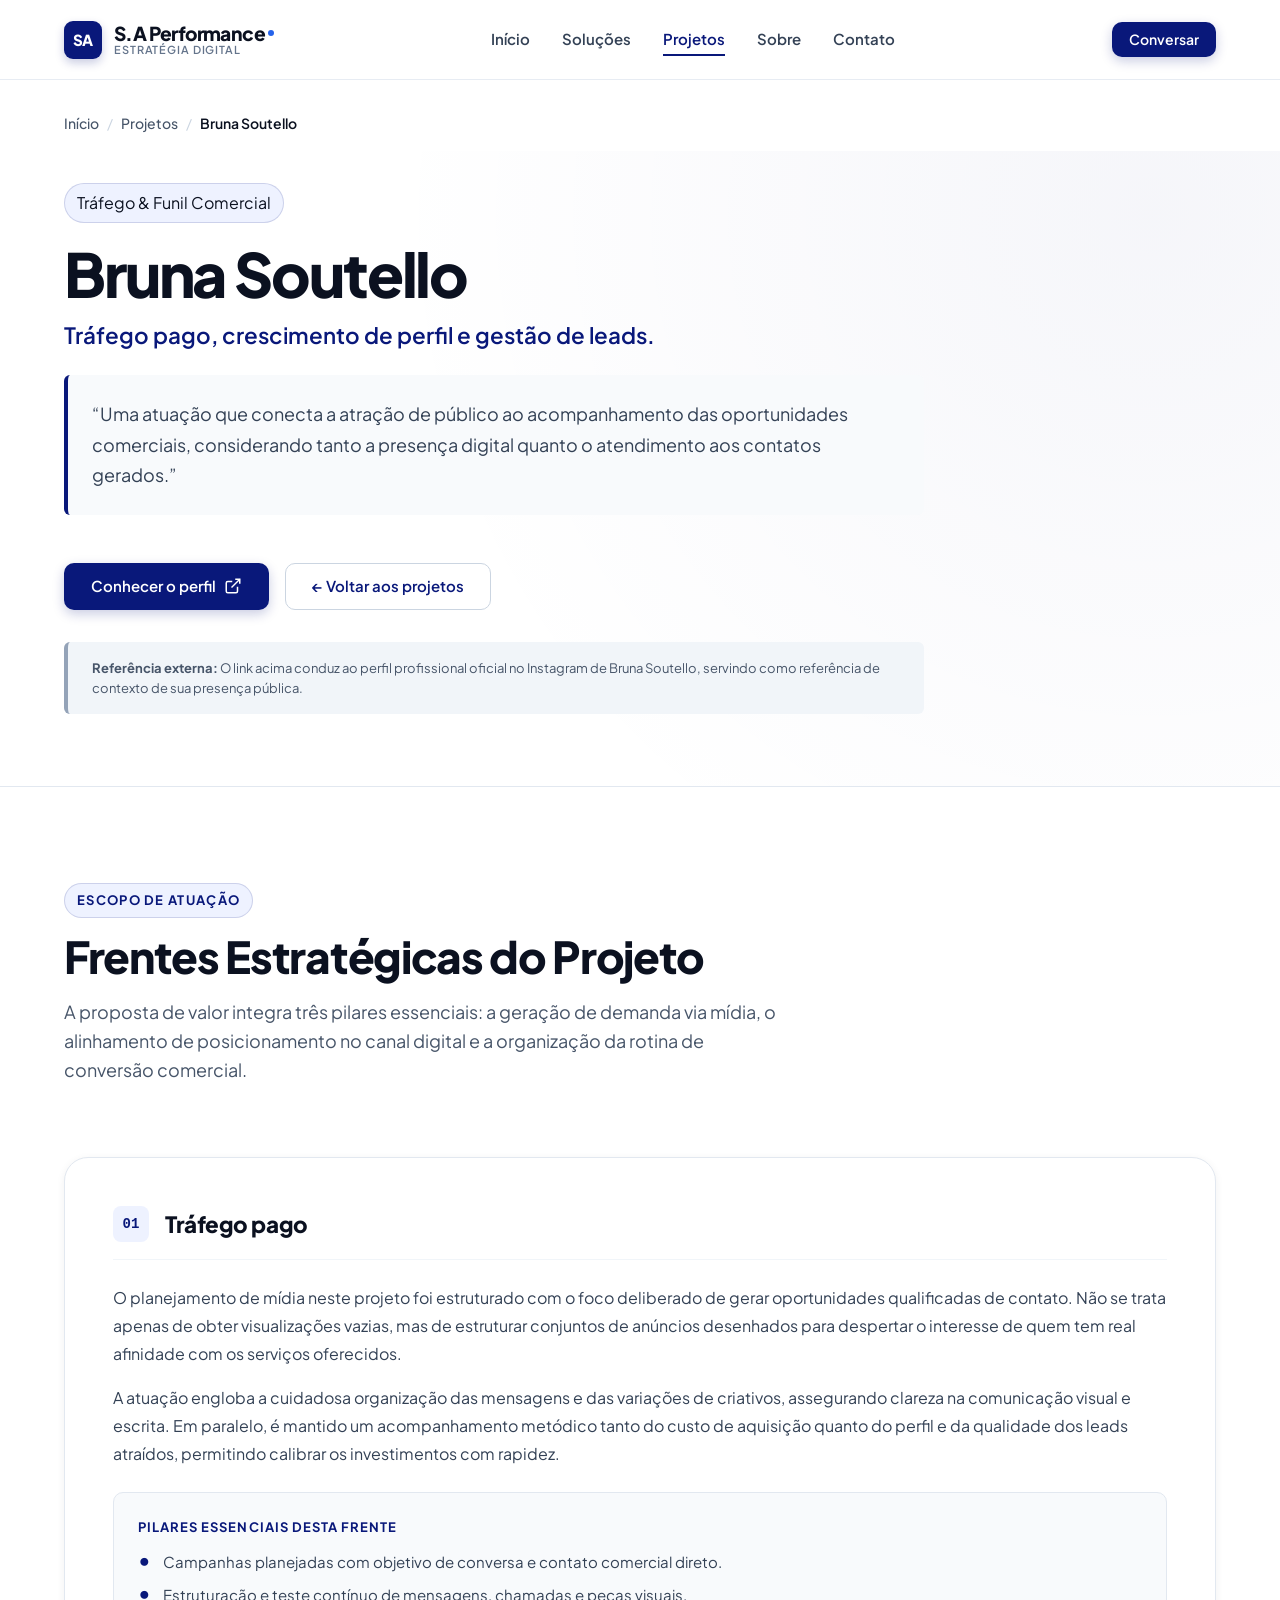
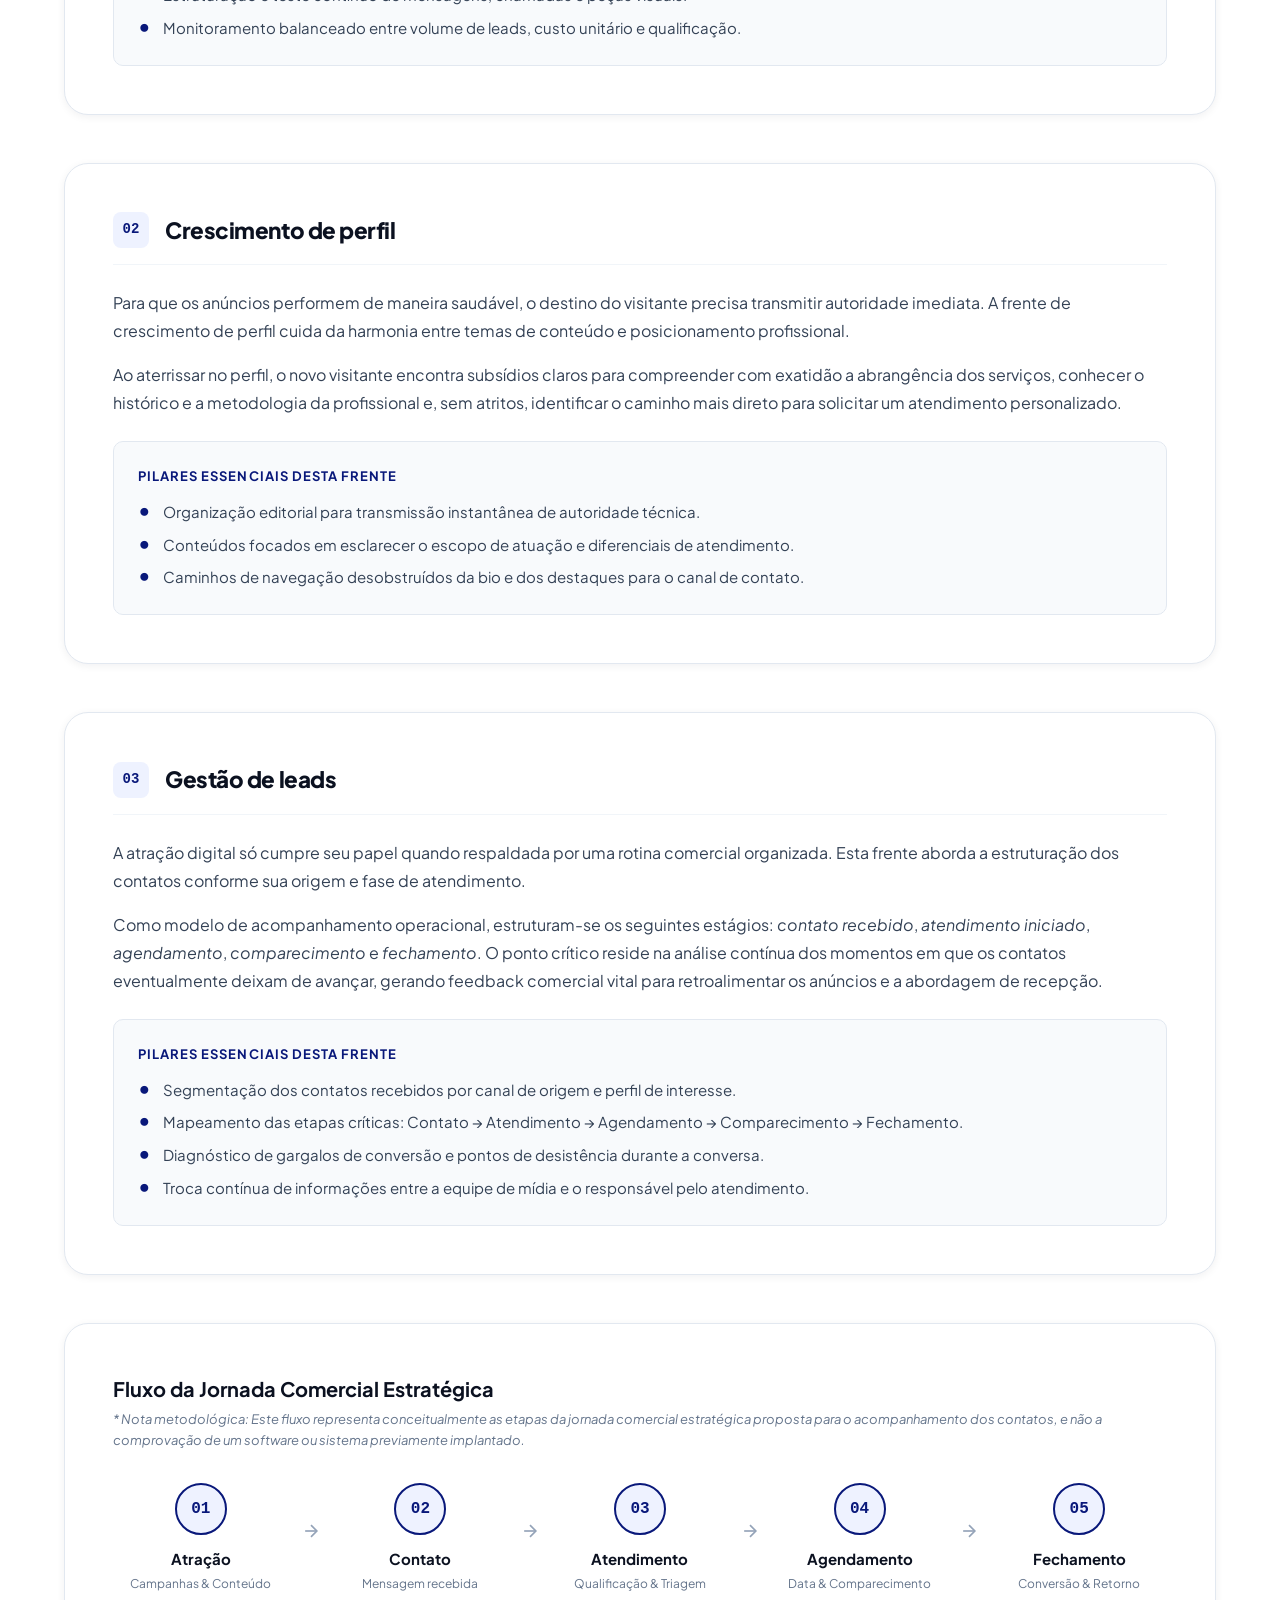
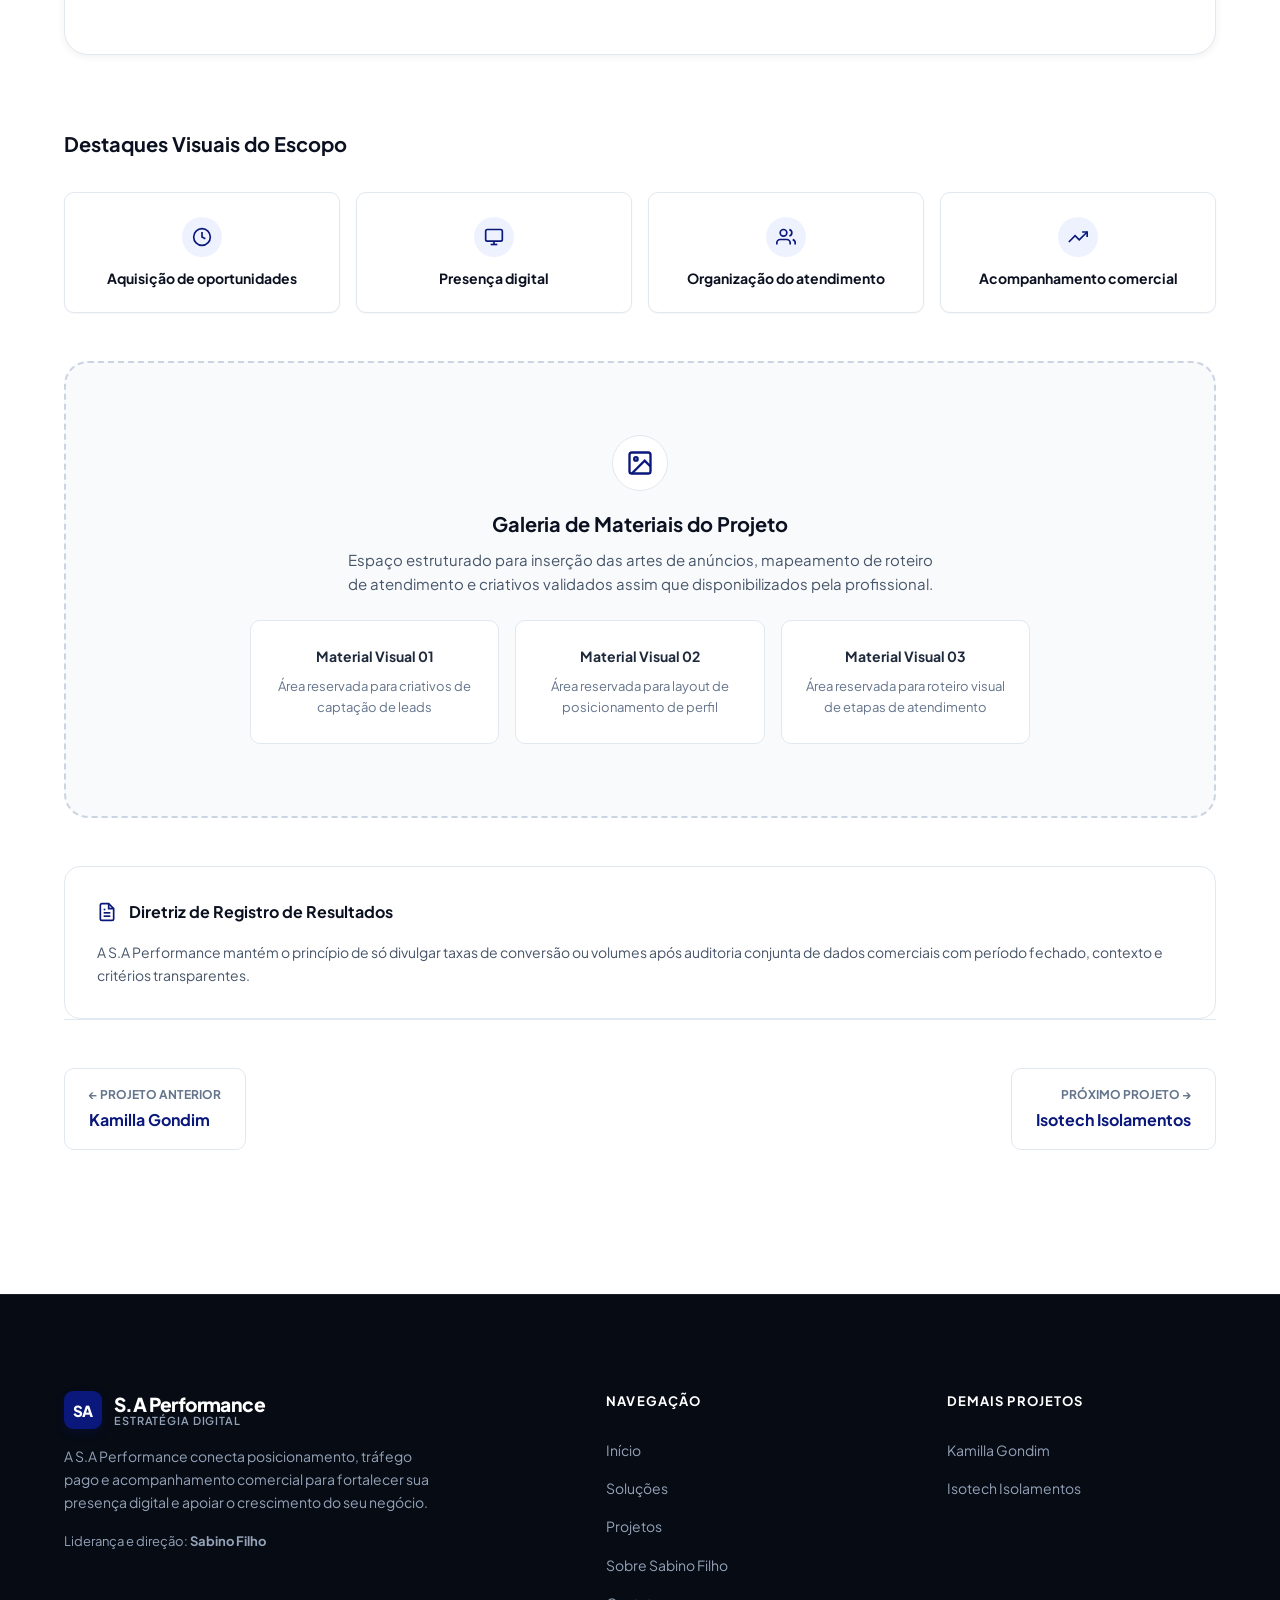
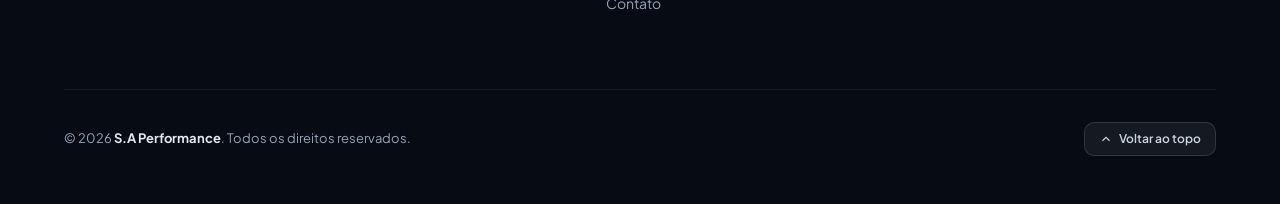
==== projetos/bruna-soutello/index.html @ 25edc1e1 "feat: site institucional com portfolio S.A Performance" ====
<!DOCTYPE html>
<html lang="pt-BR">
<head>
  <meta charset="UTF-8">
  <meta name="viewport" content="width=device-width, initial-scale=1.0">
  <title>Bruna Soutello — Portfólio Estratégico | S.A Performance</title>
  
  <!-- Metadados de SEO -->
  <meta name="description" content="Bruna Soutello: Tráfego pago, crescimento de perfil e gestão de leads. Conheça a atuação estratégica desenvolvida pela S.A Performance.">
  <meta name="robots" content="index, follow">

  <!-- Open Graph -->
  <meta property="og:type" content="article">
  <meta property="og:title" content="Bruna Soutello — S.A Performance">
  <meta property="og:description" content="Tráfego pago, crescimento de perfil e gestão de leads. Conexão entre atração e rotina comercial por Sabino Filho.">
  <meta property="og:site_name" content="S.A Performance">

  <!-- Favicon -->
  <link rel="icon" type="image/svg+xml" href="../../assets/favicon.svg">

  <!-- Fontes do Google -->
  <link rel="preconnect" href="https://fonts.googleapis.com">
  <link rel="preconnect" href="https://fonts.gstatic.com" crossorigin>
  <link href="https://fonts.googleapis.com/css2?family=Plus+Jakarta+Sans:wght@300;400;500;600;700;800&family=Space+Grotesk:wght@500;700&display=swap" rel="stylesheet">

  <!-- Folhas de Estilos -->
  <link rel="stylesheet" href="../../css/main.css">
  <link rel="stylesheet" href="../../css/project-detail.css">
</head>
<body>
  <a href="#conteudo-principal" class="skip-link">Pular para o conteúdo principal</a>

  <!-- ========================================================================
       CABEÇALHO
       ======================================================================== -->
  <header class="site-header" role="banner">
    <div class="container header-inner">
      <a href="../../index.html" class="brand-logo" aria-label="S.A Performance - Início">
        <div class="brand-mark" aria-hidden="true">SA</div>
        <div class="brand-name">
          <span class="brand-title">S.A Performance <span class="brand-dot" aria-hidden="true"></span></span>
          <span class="brand-sub">Estratégia Digital</span>
        </div>
      </a>

      <nav class="site-nav" role="navigation" aria-label="Navegação do Projeto">
        <ul class="nav-menu">
          <li><a href="../../index.html#inicio" class="nav-link">Início</a></li>
          <li><a href="../../index.html#solucoes" class="nav-link">Soluções</a></li>
          <li><a href="../../index.html#projetos" class="nav-link active">Projetos</a></li>
          <li><a href="../../index.html#sobre" class="nav-link">Sobre</a></li>
          <li><a href="../../index.html#contato" class="nav-link">Contato</a></li>
        </ul>
      </nav>

      <div class="header-actions">
        <a href="../../index.html#contato" class="btn btn-primary btn-sm">Conversar</a>
        <button class="mobile-toggle" aria-label="Abrir menu de navegação" aria-expanded="false">
          <svg viewBox="0 0 24 24" fill="none" stroke="currentColor" stroke-width="2"><line x1="3" y1="12" x2="21" y2="12"></line><line x1="3" y1="6" x2="21" y2="6"></line><line x1="3" y1="18" x2="21" y2="18"></line></svg>
        </button>
      </div>
    </div>
  </header>

  <!-- ========================================================================
       CONTEÚDO PRINCIPAL
       ======================================================================== -->
  <main id="conteudo-principal" role="main">

    <!-- BREADCRUMBS -->
    <div class="container breadcrumb-nav">
      <nav aria-label="Trilha de navegação">
        <ol class="breadcrumb-list">
          <li class="breadcrumb-item"><a href="../../index.html">Início</a></li>
          <li class="breadcrumb-separator" aria-hidden="true">/</li>
          <li class="breadcrumb-item"><a href="../../index.html#projetos">Projetos</a></li>
          <li class="breadcrumb-separator" aria-hidden="true">/</li>
          <li class="breadcrumb-item active" aria-current="page">Bruna Soutello</li>
        </ol>
      </nav>
    </div>

    <!-- ABERTURA DO PROJETO -->
    <section class="section project-detail-hero" aria-labelledby="project-title">
      <div class="container">
        <div class="project-hero-inner">
          <div class="project-hero-badge-wrap">
            <span class="eyebrow-badge">Tráfego & Funil Comercial</span>
          </div>

          <h1 id="project-title" class="project-hero-title">Bruna Soutello</h1>
          
          <p class="project-hero-subtitle">
            Tráfego pago, crescimento de perfil e gestão de leads.
          </p>

          <div class="project-hero-presentation">
            <p>
              “Uma atuação que conecta a atração de público ao acompanhamento das oportunidades comerciais, considerando tanto a presença digital quanto o atendimento aos contatos gerados.”
            </p>
          </div>

          <div class="project-hero-actions">
            <a href="https://www.instagram.com/brunasoutelloo/" target="_blank" rel="noopener noreferrer" class="btn btn-primary" id="btn-conhecer-perfil">
              Conhecer o perfil
              <svg class="btn-icon" viewBox="0 0 24 24" fill="none" stroke="currentColor" stroke-width="2"><path d="M18 13v6a2 2 0 0 1-2 2H5a2 2 0 0 1-2-2V8a2 2 0 0 1 2-2h6"></path><polyline points="15 3 21 3 21 9"></polyline><line x1="10" y1="14" x2="21" y2="3"></line></svg>
            </a>

            <a href="../../index.html#projetos" class="btn btn-secondary">
              ← Voltar aos projetos
            </a>
          </div>

          <div class="project-reference-notice" role="note">
            <strong>Referência externa:</strong> O link acima conduz ao perfil profissional oficial no Instagram de Bruna Soutello, servindo como referência de contexto de sua presença pública.
          </div>
        </div>
      </div>
    </section>

    <!-- FRENTES ESTRATÉGICAS DETALHADAS -->
    <section class="section" aria-labelledby="frentes-heading">
      <div class="container">
        <div class="section-header">
          <div class="eyebrow">
            <span class="eyebrow-badge">Escopo de Atuação</span>
          </div>
          <h2 id="frentes-heading" class="section-title">
            Frentes Estratégicas do Projeto
          </h2>
          <p class="section-lead">
            A proposta de valor integra três pilares essenciais: a geração de demanda via mídia, o alinhamento de posicionamento no canal digital e a organização da rotina de conversão comercial.
          </p>
        </div>

        <div class="fronts-grid">

          <!-- FRENTE 1: TRÁFEGO PAGO -->
          <article class="front-card">
            <div class="front-card-header">
              <span class="front-index">01</span>
              <h3 class="front-title">Tráfego pago</h3>
            </div>
            <div class="front-body">
              <p>
                O planejamento de mídia neste projeto foi estruturado com o foco deliberado de gerar oportunidades qualificadas de contato. Não se trata apenas de obter visualizações vazias, mas de estruturar conjuntos de anúncios desenhados para despertar o interesse de quem tem real afinidade com os serviços oferecidos.
              </p>
              <p>
                A atuação engloba a cuidadosa organização das mensagens e das variações de criativos, assegurando clareza na comunicação visual e escrita. Em paralelo, é mantido um acompanhamento metódico tanto do custo de aquisição quanto do perfil e da qualidade dos leads atraídos, permitindo calibrar os investimentos com rapidez.
              </p>
            </div>

            <div class="front-keypoints">
              <div class="front-keypoints-title">Pilares Essenciais Desta Frente</div>
              <ul class="front-keypoints-list">
                <li>Campanhas planejadas com objetivo de conversa e contato comercial direto.</li>
                <li>Estruturação e teste contínuo de mensagens, chamadas e peças visuais.</li>
                <li>Monitoramento balanceado entre volume de leads, custo unitário e qualificação.</li>
              </ul>
            </div>
          </article>

          <!-- FRENTE 2: CRESCIMENTO DE PERFIL -->
          <article class="front-card">
            <div class="front-card-header">
              <span class="front-index">02</span>
              <h3 class="front-title">Crescimento de perfil</h3>
            </div>
            <div class="front-body">
              <p>
                Para que os anúncios performem de maneira saudável, o destino do visitante precisa transmitir autoridade imediata. A frente de crescimento de perfil cuida da harmonia entre temas de conteúdo e posicionamento profissional.
              </p>
              <p>
                Ao aterrissar no perfil, o novo visitante encontra subsídios claros para compreender com exatidão a abrangência dos serviços, conhecer o histórico e a metodologia da profissional e, sem atritos, identificar o caminho mais direto para solicitar um atendimento personalizado.
              </p>
            </div>

            <div class="front-keypoints">
              <div class="front-keypoints-title">Pilares Essenciais Desta Frente</div>
              <ul class="front-keypoints-list">
                <li>Organização editorial para transmissão instantânea de autoridade técnica.</li>
                <li>Conteúdos focados em esclarecer o escopo de atuação e diferenciais de atendimento.</li>
                <li>Caminhos de navegação desobstruídos da bio e dos destaques para o canal de contato.</li>
              </ul>
            </div>
          </article>

          <!-- FRENTE 3: GESTÃO DE LEADS -->
          <article class="front-card">
            <div class="front-card-header">
              <span class="front-index">03</span>
              <h3 class="front-title">Gestão de leads</h3>
            </div>
            <div class="front-body">
              <p>
                A atração digital só cumpre seu papel quando respaldada por uma rotina comercial organizada. Esta frente aborda a estruturação dos contatos conforme sua origem e fase de atendimento.
              </p>
              <p>
                Como modelo de acompanhamento operacional, estruturam-se os seguintes estágios: <em>contato recebido</em>, <em>atendimento iniciado</em>, <em>agendamento</em>, <em>comparecimento</em> e <em>fechamento</em>. O ponto crítico reside na análise contínua dos momentos em que os contatos eventualmente deixam de avançar, gerando feedback comercial vital para retroalimentar os anúncios e a abordagem de recepção.
              </p>
            </div>

            <div class="front-keypoints">
              <div class="front-keypoints-title">Pilares Essenciais Desta Frente</div>
              <ul class="front-keypoints-list">
                <li>Segmentação dos contatos recebidos por canal de origem e perfil de interesse.</li>
                <li>Mapeamento das etapas críticas: Contato → Atendimento → Agendamento → Comparecimento → Fechamento.</li>
                <li>Diagnóstico de gargalos de conversão e pontos de desistência durante a conversa.</li>
                <li>Troca contínua de informações entre a equipe de mídia e o responsável pelo atendimento.</li>
              </ul>
            </div>
          </article>

        </div>

        <!-- FLUXO VISUAL COMERCIAL (REPRESENTAÇÃO DA JORNADA) -->
        <div class="flow-diagram-wrapper" aria-labelledby="fluxo-heading">
          <div class="flow-diagram-header">
            <h3 id="fluxo-heading" class="flow-diagram-title">
              Fluxo da Jornada Comercial Estratégica
            </h3>
            <p class="flow-diagram-disclaimer">
              * Nota metodológica: Este fluxo representa conceitualmente as etapas da jornada comercial estratégica proposta para o acompanhamento dos contatos, e não a comprovação de um software ou sistema previamente implantado.
            </p>
          </div>

          <div class="flow-steps" role="list">
            
            <div class="flow-step-item" role="listitem">
              <div class="flow-step-circle">01</div>
              <div>
                <div class="flow-step-label">Atração</div>
                <div class="flow-step-sub">Campanhas & Conteúdo</div>
              </div>
            </div>

            <div class="flow-arrow-separator" aria-hidden="true">
              <svg viewBox="0 0 24 24" fill="none" stroke="currentColor" stroke-width="2"><line x1="5" y1="12" x2="19" y2="12"></line><polyline points="12 5 19 12 12 19"></polyline></svg>
            </div>

            <div class="flow-step-item" role="listitem">
              <div class="flow-step-circle">02</div>
              <div>
                <div class="flow-step-label">Contato</div>
                <div class="flow-step-sub">Mensagem recebida</div>
              </div>
            </div>

            <div class="flow-arrow-separator" aria-hidden="true">
              <svg viewBox="0 0 24 24" fill="none" stroke="currentColor" stroke-width="2"><line x1="5" y1="12" x2="19" y2="12"></line><polyline points="12 5 19 12 12 19"></polyline></svg>
            </div>

            <div class="flow-step-item" role="listitem">
              <div class="flow-step-circle">03</div>
              <div>
                <div class="flow-step-label">Atendimento</div>
                <div class="flow-step-sub">Qualificação & Triagem</div>
              </div>
            </div>

            <div class="flow-arrow-separator" aria-hidden="true">
              <svg viewBox="0 0 24 24" fill="none" stroke="currentColor" stroke-width="2"><line x1="5" y1="12" x2="19" y2="12"></line><polyline points="12 5 19 12 12 19"></polyline></svg>
            </div>

            <div class="flow-step-item" role="listitem">
              <div class="flow-step-circle">04</div>
              <div>
                <div class="flow-step-label">Agendamento</div>
                <div class="flow-step-sub">Data & Comparecimento</div>
              </div>
            </div>

            <div class="flow-arrow-separator" aria-hidden="true">
              <svg viewBox="0 0 24 24" fill="none" stroke="currentColor" stroke-width="2"><line x1="5" y1="12" x2="19" y2="12"></line><polyline points="12 5 19 12 12 19"></polyline></svg>
            </div>

            <div class="flow-step-item" role="listitem">
              <div class="flow-step-circle">05</div>
              <div>
                <div class="flow-step-label">Fechamento</div>
                <div class="flow-step-sub">Conversão & Retorno</div>
              </div>
            </div>

          </div>
        </div>

        <!-- DESTAQUES VISUAIS -->
        <div style="margin-top: var(--space-3xl);">
          <h3 style="font-size: 1.25rem; font-weight: 700; color: var(--color-slate-900); margin-bottom: var(--space-md);">
            Destaques Visuais do Escopo
          </h3>
          <div class="visual-highlights-container">
            <div class="highlight-box">
              <div class="highlight-box-icon" aria-hidden="true">
                <svg viewBox="0 0 24 24" fill="none" stroke="currentColor" stroke-width="2"><circle cx="12" cy="12" r="10"></circle><polyline points="12 6 12 12 16 14"></polyline></svg>
              </div>
              <span class="highlight-box-text">Aquisição de oportunidades</span>
            </div>

            <div class="highlight-box">
              <div class="highlight-box-icon" aria-hidden="true">
                <svg viewBox="0 0 24 24" fill="none" stroke="currentColor" stroke-width="2"><rect x="2" y="3" width="20" height="14" rx="2" ry="2"></rect><line x1="8" y1="21" x2="16" y2="21"></line><line x1="12" y1="17" x2="12" y2="21"></line></svg>
              </div>
              <span class="highlight-box-text">Presença digital</span>
            </div>

            <div class="highlight-box">
              <div class="highlight-box-icon" aria-hidden="true">
                <svg viewBox="0 0 24 24" fill="none" stroke="currentColor" stroke-width="2"><path d="M17 21v-2a4 4 0 0 0-4-4H5a4 4 0 0 0-4 4v2"></path><circle cx="9" cy="7" r="4"></circle><path d="M23 21v-2a4 4 0 0 0-3-3.87"></path><path d="M16 3.13a4 4 0 0 1 0 7.75"></path></svg>
              </div>
              <span class="highlight-box-text">Organização do atendimento</span>
            </div>

            <div class="highlight-box">
              <div class="highlight-box-icon" aria-hidden="true">
                <svg viewBox="0 0 24 24" fill="none" stroke="currentColor" stroke-width="2"><polyline points="23 6 13.5 15.5 8.5 10.5 1 18"></polyline><polyline points="17 6 23 6 23 12"></polyline></svg>
              </div>
              <span class="highlight-box-text">Acompanhamento comercial</span>
            </div>
          </div>
        </div>

        <!-- ESPAÇO EDITÁVEL PARA MATERIAIS REAIS DO PROJETO -->
        <div class="materials-placeholder-section" aria-labelledby="materiais-heading">
          <div class="materials-placeholder-icon" aria-hidden="true">
            <svg viewBox="0 0 24 24" fill="none" stroke="currentColor" stroke-width="2"><rect x="3" y="3" width="18" height="18" rx="2" ry="2"></rect><circle cx="8.5" cy="8.5" r="1.5"></circle><polyline points="21 15 16 10 5 21"></polyline></svg>
          </div>
          <h3 id="materiais-heading" class="materials-placeholder-title">Galeria de Materiais do Projeto</h3>
          <p class="materials-placeholder-desc">
            Espaço estruturado para inserção das artes de anúncios, mapeamento de roteiro de atendimento e criativos validados assim que disponibilizados pela profissional.
          </p>

          <div class="materials-slots-grid">
            <div class="materials-slot-item">
              <strong>Material Visual 01</strong>
              <span>Área reservada para criativos de captação de leads</span>
            </div>
            <div class="materials-slot-item">
              <strong>Material Visual 02</strong>
              <span>Área reservada para layout de posicionamento de perfil</span>
            </div>
            <div class="materials-slot-item">
              <strong>Material Visual 03</strong>
              <span>Área reservada para roteiro visual de etapas de atendimento</span>
            </div>
          </div>
        </div>

        <!-- ESTRUTURA PARA MÉTRICAS VERIFICADAS FUTURAS -->
        <div class="metrics-framework-box" role="region" aria-label="Estrutura de Métricas">
          <div class="metrics-framework-header">
            <svg width="20" height="20" viewBox="0 0 24 24" fill="none" stroke="var(--color-brand-primary)" stroke-width="2"><path d="M14 2H6a2 2 0 0 0-2 2v16a2 2 0 0 0 2 2h12a2 2 0 0 0 2-2V8z"></path><polyline points="14 2 14 8 20 8"></polyline><line x1="16" y1="13" x2="8" y2="13"></line><line x1="16" y1="17" x2="8" y2="17"></line><polyline points="10 9 9 9 8 9"></polyline></svg>
            <h4>Diretriz de Registro de Resultados</h4>
          </div>
          <div class="metrics-framework-content">
            <p>
              A S.A Performance mantém o princípio de só divulgar taxas de conversão ou volumes após auditoria conjunta de dados comerciais com período fechado, contexto e critérios transparentes.
            </p>
          </div>
        </div>

        <!-- NAVEGAÇÃO ENTRE PROJETOS -->
        <nav class="project-pagination" aria-label="Navegação entre projetos">
          <a href="../kamilla-gondim/" class="project-pagination-card">
            <span class="pagination-label">← Projeto Anterior</span>
            <span class="pagination-target-name">Kamilla Gondim</span>
          </a>

          <a href="../isotech-isolamentos/" class="project-pagination-card" style="text-align: right;">
            <span class="pagination-label">Próximo Projeto →</span>
            <span class="pagination-target-name">Isotech Isolamentos</span>
          </a>
        </nav>

      </div>
    </section>

  </main>

  <!-- ========================================================================
       RODAPÉ
       ======================================================================== -->
  <footer class="site-footer" role="contentinfo">
    <div class="container">
      <div class="footer-grid">
        <div class="footer-brand-summary">
          <div class="footer-logo-wrap">
            <a href="../../index.html" class="brand-logo" aria-label="S.A Performance - Início">
              <div class="brand-mark" aria-hidden="true">SA</div>
              <div class="brand-name">
                <span class="brand-title">S.A Performance</span>
                <span class="brand-sub">Estratégia Digital</span>
              </div>
            </a>
          </div>
          <p class="footer-desc">
            A S.A Performance conecta posicionamento, tráfego pago e acompanhamento comercial para fortalecer sua presença digital e apoiar o crescimento do seu negócio.
          </p>
          <p style="font-size: 0.8125rem; color: var(--color-slate-400);">
            Liderança e direção: <strong>Sabino Filho</strong>
          </p>
        </div>

        <div>
          <h4 class="footer-col-title">Navegação</h4>
          <ul class="footer-links">
            <li><a href="../../index.html#inicio" class="footer-link">Início</a></li>
            <li><a href="../../index.html#solucoes" class="footer-link">Soluções</a></li>
            <li><a href="../../index.html#projetos" class="footer-link">Projetos</a></li>
            <li><a href="../../index.html#sobre" class="footer-link">Sobre Sabino Filho</a></li>
            <li><a href="../../index.html#contato" class="footer-link">Contato</a></li>
          </ul>
        </div>

        <div>
          <h4 class="footer-col-title">Demais Projetos</h4>
          <ul class="footer-links">
            <li><a href="../kamilla-gondim/" class="footer-link">Kamilla Gondim</a></li>
            <li><a href="../isotech-isolamentos/" class="footer-link">Isotech Isolamentos</a></li>
          </ul>
        </div>
      </div>

      <div class="footer-bottom">
        <p class="footer-copy">
          &copy; 2026 <strong>S.A Performance</strong>. Todos os direitos reservados.
        </p>

        <button type="button" class="back-to-top-btn" aria-label="Voltar ao topo da página">
          <svg width="14" height="14" viewBox="0 0 24 24" fill="none" stroke="currentColor" stroke-width="2" aria-hidden="true"><polyline points="18 15 12 9 6 15"></polyline></svg>
          Voltar ao topo
        </button>
      </div>
    </div>
  </footer>

  <script src="../../js/site-config.js"></script>
  <script src="../../js/main.js"></script>
</body>
</html>
---- css/main.css ----
/* ==========================================================================
   S.A PERFORMANCE — SISTEMA DE DESIGN & ESTILOS PRINCIPAIS
   Identidade: Azul profundo (#09187A), Branco e Grafite
   Liderança: Sabino Filho
   ========================================================================== */

@import url('https://fonts.googleapis.com/css2?family=Plus+Jakarta+Sans:wght@300;400;500;600;700;800&family=Space+Grotesk:wght@500;700&display=swap');

:root {
  /* Cores Institucionais Editáveis */
  --color-brand-primary: #09187A;
  --color-brand-dark: #061054;
  --color-brand-light: #1D2D9E;
  --color-brand-accent: #2563EB;
  --color-brand-subtle: #EEF2FF;
  --color-brand-surface: #F8FAFC;

  /* Escala de Grafites e Neutros */
  --color-slate-950: #070B14;
  --color-slate-900: #0B1120;
  --color-slate-800: #1E293B;
  --color-slate-700: #334155;
  --color-slate-600: #475569;
  --color-slate-500: #64748B;
  --color-slate-400: #94A3B8;
  --color-slate-300: #CBD5E1;
  --color-slate-200: #E2E8F0;
  --color-slate-100: #F1F5F9;
  --color-slate-50:  #F8FAFC;
  --color-white:     #FFFFFF;

  /* Aplicações Semânticas */
  --color-text-main: var(--color-slate-900);
  --color-text-muted: var(--color-slate-600);
  --color-text-subtle: var(--color-slate-500);
  --color-bg-page: var(--color-white);
  --color-bg-card: var(--color-white);
  --color-bg-alt: var(--color-slate-50);
  --color-border: var(--color-slate-200);
  --color-border-subtle: var(--color-slate-100);

  /* Tipografia */
  --font-sans: 'Plus Jakarta Sans', -apple-system, BlinkMacSystemFont, 'Segoe UI', Roboto, Helvetica, Arial, sans-serif;
  --font-mono: 'SFMono-Regular', Consolas, 'Liberation Mono', Menlo, monospace;

  /* Espaçamentos */
  --space-2xs: 0.25rem;
  --space-xs: 0.5rem;
  --space-sm: 0.75rem;
  --space-md: 1rem;
  --space-lg: 1.5rem;
  --space-xl: 2rem;
  --space-2xl: 3rem;
  --space-3xl: 4.5rem;
  --space-4xl: 6rem;

  /* Geometria e Sombras */
  --radius-sm: 6px;
  --radius-md: 10px;
  --radius-lg: 16px;
  --radius-xl: 24px;
  --radius-full: 9999px;

  --shadow-xs: 0 1px 2px rgba(11, 17, 32, 0.04);
  --shadow-sm: 0 2px 8px rgba(11, 17, 32, 0.06);
  --shadow-md: 0 8px 24px -4px rgba(11, 17, 32, 0.08), 0 2px 6px -1px rgba(11, 17, 32, 0.04);
  --shadow-lg: 0 20px 40px -12px rgba(9, 24, 122, 0.12), 0 4px 12px rgba(11, 17, 32, 0.04);
  --shadow-hover: 0 24px 48px -12px rgba(9, 24, 122, 0.16), 0 8px 16px -4px rgba(11, 17, 32, 0.06);

  /* Transições Suaves */
  --transition-fast: 150ms cubic-bezier(0.4, 0, 0.2, 1);
  --transition-normal: 240ms cubic-bezier(0.4, 0, 0.2, 1);
  --transition-smooth: 400ms cubic-bezier(0.16, 1, 0.3, 1);

  /* Dimensões */
  --container-max: 1200px;
  --header-height: 80px;
}

/* ==========================================================================
   RESET & FUNDAÇÃO
   ========================================================================== */

*, *::before, *::after {
  box-sizing: border-box;
  margin: 0;
  padding: 0;
}

html {
  font-size: 16px;
  scroll-behavior: smooth;
  -webkit-text-size-adjust: 100%;
}

@media (prefers-reduced-motion: reduce) {
  html {
    scroll-behavior: auto;
  }
  *, *::before, *::after {
    animation-duration: 0.01ms !important;
    animation-iteration-count: 1 !important;
    transition-duration: 0.01ms !important;
    scroll-behavior: auto !important;
  }
}

body {
  font-family: var(--font-sans);
  background-color: var(--color-bg-page);
  color: var(--color-text-main);
  line-height: 1.65;
  font-feature-settings: "cv02", "cv03", "cv04", "cv11";
  -webkit-font-smoothing: antialiased;
  -moz-osx-font-smoothing: grayscale;
  overflow-x: hidden;
}

img, svg {
  display: block;
  max-width: 100%;
}

a {
  color: inherit;
  text-decoration: none;
  transition: color var(--transition-fast);
}

button, input, textarea {
  font: inherit;
  color: inherit;
}

/* Link de acessibilidade para pular para o conteúdo principal */
.skip-link {
  position: absolute;
  top: -100px;
  left: 20px;
  background: var(--color-brand-primary);
  color: var(--color-white);
  padding: var(--space-sm) var(--space-lg);
  border-radius: var(--radius-md);
  font-weight: 600;
  z-index: 10000;
  transition: top var(--transition-fast);
}

.skip-link:focus {
  top: 20px;
  outline: 3px solid var(--color-white);
}

/* Foco visível consistente para navegação por teclado */
:focus-visible {
  outline: 2px solid var(--color-brand-primary);
  outline-offset: 3px;
}

/* ==========================================================================
   ESTRUTURA & CONTAINER
   ========================================================================== */

.container {
  width: 100%;
  max-width: var(--container-max);
  margin-left: auto;
  margin-right: auto;
  padding-left: var(--space-lg);
  padding-right: var(--space-lg);
}

.section {
  padding-top: var(--space-4xl);
  padding-bottom: var(--space-4xl);
  position: relative;
}

.section-alt {
  background-color: var(--color-bg-alt);
  border-top: 1px solid var(--color-border);
  border-bottom: 1px solid var(--color-border);
}

/* Cabeçalho de Seção */
.section-header {
  max-width: 720px;
  margin-bottom: var(--space-3xl);
}

.section-header.text-center {
  margin-left: auto;
  margin-right: auto;
  text-align: center;
}

.eyebrow {
  display: inline-flex;
  align-items: center;
  gap: var(--space-xs);
  font-size: 0.8125rem;
  font-weight: 700;
  text-transform: uppercase;
  letter-spacing: 0.1em;
  color: var(--color-brand-primary);
  margin-bottom: var(--space-sm);
}

.eyebrow-badge {
  background-color: var(--color-brand-subtle);
  padding: 0.35rem 0.75rem;
  border-radius: var(--radius-full);
  border: 1px solid rgba(9, 24, 122, 0.15);
}

.section-title {
  font-size: clamp(2rem, 3.5vw, 2.75rem);
  font-weight: 800;
  letter-spacing: -0.03em;
  line-height: 1.2;
  color: var(--color-slate-900);
  margin-bottom: var(--space-md);
}

.section-lead {
  font-size: 1.125rem;
  color: var(--color-text-muted);
  line-height: 1.6;
}

/* ==========================================================================
   HEADER & NAVEGAÇÃO
   ========================================================================== */

.site-header {
  position: sticky;
  top: 0;
  width: 100%;
  height: var(--header-height);
  background: rgba(255, 255, 255, 0.92);
  backdrop-filter: blur(14px);
  -webkit-backdrop-filter: blur(14px);
  border-bottom: 1px solid rgba(226, 232, 240, 0.8);
  z-index: 1000;
  transition: background var(--transition-fast), border-color var(--transition-fast);
}

.header-inner {
  display: flex;
  align-items: center;
  justify-content: space-between;
  height: 100%;
}

/* Assinatura Tipográfica da Logo */
.brand-logo {
  display: inline-flex;
  align-items: center;
  gap: 0.75rem;
  font-size: 1.25rem;
  font-weight: 800;
  letter-spacing: -0.03em;
  color: var(--color-slate-900);
  text-decoration: none;
}

.brand-mark {
  width: 38px;
  height: 38px;
  background: var(--color-brand-primary);
  color: var(--color-white);
  border-radius: 9px;
  display: flex;
  align-items: center;
  justify-content: center;
  font-weight: 800;
  font-size: 0.95rem;
  letter-spacing: -0.04em;
  box-shadow: 0 4px 10px rgba(9, 24, 122, 0.22);
}

.brand-name {
  display: flex;
  flex-direction: column;
  line-height: 1.1;
}

.brand-title {
  font-size: 1.2rem;
  font-weight: 800;
  color: var(--color-slate-900);
  display: flex;
  align-items: center;
  gap: 3px;
}

.brand-dot {
  width: 6px;
  height: 6px;
  background-color: var(--color-brand-accent);
  border-radius: 50%;
  display: inline-block;
}

.brand-sub {
  font-size: 0.6875rem;
  font-weight: 600;
  letter-spacing: 0.08em;
  text-transform: uppercase;
  color: var(--color-slate-500);
}

/* Menu de Navegação */
.nav-menu {
  display: flex;
  align-items: center;
  gap: var(--space-xl);
  list-style: none;
}

.nav-link {
  font-size: 0.9375rem;
  font-weight: 600;
  color: var(--color-slate-700);
  position: relative;
  padding: 0.5rem 0;
  transition: color var(--transition-fast);
}

.nav-link:hover,
.nav-link.active {
  color: var(--color-brand-primary);
}

.nav-link::after {
  content: '';
  position: absolute;
  bottom: 0;
  left: 0;
  width: 0;
  height: 2px;
  background-color: var(--color-brand-primary);
  transition: width var(--transition-normal);
}

.nav-link:hover::after,
.nav-link.active::after {
  width: 100%;
}

.header-actions {
  display: flex;
  align-items: center;
  gap: var(--space-md);
}

/* Botão Toggle Mobile */
.mobile-toggle {
  display: none;
  background: transparent;
  border: none;
  cursor: pointer;
  padding: 0.5rem;
  color: var(--color-slate-800);
  border-radius: var(--radius-sm);
}

.mobile-toggle:focus-visible {
  outline: 2px solid var(--color-brand-primary);
}

.mobile-toggle svg {
  width: 26px;
  height: 26px;
}

/* ==========================================================================
   BOTÕES & AÇÕES
   ========================================================================== */

.btn {
  display: inline-flex;
  align-items: center;
  justify-content: center;
  gap: 0.5rem;
  padding: 0.8125rem 1.625rem;
  font-size: 0.9375rem;
  font-weight: 600;
  border-radius: var(--radius-md);
  border: 1px solid transparent;
  cursor: pointer;
  transition: all var(--transition-normal);
  text-decoration: none;
  line-height: 1.25;
}

.btn-primary {
  background-color: var(--color-brand-primary);
  color: var(--color-white);
  box-shadow: 0 4px 12px rgba(9, 24, 122, 0.22);
}

.btn-primary:hover {
  background-color: var(--color-brand-dark);
  color: var(--color-white);
  box-shadow: 0 6px 16px rgba(9, 24, 122, 0.3);
  transform: translateY(-1px);
}

.btn-secondary {
  background-color: var(--color-white);
  color: var(--color-brand-primary);
  border-color: var(--color-slate-300);
}

.btn-secondary:hover {
  background-color: var(--color-brand-subtle);
  border-color: var(--color-brand-primary);
  color: var(--color-brand-dark);
  transform: translateY(-1px);
}

.btn-ghost {
  background: transparent;
  color: var(--color-slate-700);
  padding: 0.5rem 0.875rem;
}

.btn-ghost:hover {
  color: var(--color-brand-primary);
  background-color: var(--color-slate-100);
}

.btn-sm {
  padding: 0.5rem 1rem;
  font-size: 0.875rem;
}

.btn-icon {
  width: 18px;
  height: 18px;
  transition: transform var(--transition-fast);
}

.btn:hover .btn-icon {
  transform: translateX(3px);
}

/* ==========================================================================
   HERO / ABERTURA
   ========================================================================== */

.hero {
  padding-top: clamp(3.5rem, 8vw, 6rem);
  padding-bottom: clamp(3.5rem, 8vw, 6.5rem);
  position: relative;
  overflow: hidden;
  background: radial-gradient(circle at 85% 15%, rgba(9, 24, 122, 0.04) 0%, transparent 60%),
              radial-gradient(circle at 10% 90%, rgba(37, 99, 235, 0.03) 0%, transparent 50%),
              var(--color-bg-page);
}

.hero-grid {
  display: grid;
  grid-template-columns: 1.15fr 0.85fr;
  gap: var(--space-3xl);
  align-items: center;
}

.hero-content {
  max-width: 650px;
}

.hero-tag {
  display: inline-flex;
  align-items: center;
  gap: 0.5rem;
  font-size: 0.8125rem;
  font-weight: 700;
  text-transform: uppercase;
  letter-spacing: 0.08em;
  color: var(--color-brand-primary);
  background-color: var(--color-brand-subtle);
  border: 1px solid rgba(9, 24, 122, 0.15);
  padding: 0.375rem 0.875rem;
  border-radius: var(--radius-full);
  margin-bottom: var(--space-lg);
}

.hero-tag-pulse {
  width: 8px;
  height: 8px;
  background-color: var(--color-brand-accent);
  border-radius: 50%;
  box-shadow: 0 0 0 0 rgba(37, 99, 235, 0.6);
  animation: pulse-ring 2.4s infinite;
}

@keyframes pulse-ring {
  0% { box-shadow: 0 0 0 0 rgba(37, 99, 235, 0.6); }
  70% { box-shadow: 0 0 0 8px rgba(37, 99, 235, 0); }
  100% { box-shadow: 0 0 0 0 rgba(37, 99, 235, 0); }
}

.hero-title {
  font-size: clamp(2.35rem, 4.5vw, 3.6rem);
  font-weight: 800;
  line-height: 1.14;
  letter-spacing: -0.035em;
  color: var(--color-slate-900);
  margin-bottom: var(--space-lg);
}

.hero-lead {
  font-size: clamp(1.0625rem, 1.8vw, 1.25rem);
  color: var(--color-slate-600);
  line-height: 1.62;
  margin-bottom: var(--space-2xl);
  font-weight: 400;
}

.hero-actions {
  display: flex;
  flex-wrap: wrap;
  gap: var(--space-md);
  align-items: center;
}

/* Painel Visual Abstrato do Hero (Sem fotos genéricas) */
.hero-visual {
  position: relative;
}

.hero-card-composition {
  position: relative;
  background: linear-gradient(145deg, #FFFFFF 0%, #F8FAFC 100%);
  border: 1px solid var(--color-slate-200);
  border-radius: var(--radius-xl);
  padding: var(--space-2xl);
  box-shadow: var(--shadow-lg);
}

.hero-card-composition::before {
  content: '';
  position: absolute;
  top: 0;
  left: 0;
  right: 0;
  height: 4px;
  background: linear-gradient(90deg, var(--color-brand-primary) 0%, var(--color-brand-accent) 100%);
  border-top-left-radius: var(--radius-xl);
  border-top-right-radius: var(--radius-xl);
}

.composition-badge {
  display: inline-flex;
  align-items: center;
  gap: 0.5rem;
  font-size: 0.75rem;
  font-weight: 700;
  text-transform: uppercase;
  letter-spacing: 0.08em;
  color: var(--color-slate-500);
  margin-bottom: var(--space-lg);
}

.composition-title {
  font-size: 1.35rem;
  font-weight: 700;
  color: var(--color-slate-900);
  letter-spacing: -0.02em;
  margin-bottom: var(--space-md);
  line-height: 1.3;
}

.composition-list {
  display: flex;
  flex-direction: column;
  gap: var(--space-md);
  margin-top: var(--space-lg);
}

.composition-item {
  display: flex;
  align-items: flex-start;
  gap: var(--space-md);
  padding: var(--space-md);
  background: var(--color-white);
  border: 1px solid var(--color-slate-200);
  border-radius: var(--radius-md);
  transition: transform var(--transition-fast), border-color var(--transition-fast);
}

.composition-item:hover {
  transform: translateX(4px);
  border-color: rgba(9, 24, 122, 0.3);
}

.composition-icon-box {
  width: 38px;
  height: 38px;
  flex-shrink: 0;
  background-color: var(--color-brand-subtle);
  color: var(--color-brand-primary);
  border-radius: var(--radius-sm);
  display: flex;
  align-items: center;
  justify-content: center;
}

.composition-icon-box svg {
  width: 20px;
  height: 20px;
}

.composition-text h4 {
  font-size: 0.9375rem;
  font-weight: 700;
  color: var(--color-slate-900);
  margin-bottom: 2px;
}

.composition-text p {
  font-size: 0.8125rem;
  color: var(--color-slate-600);
  line-height: 1.45;
}

/* ==========================================================================
   SOLUÇÕES (4 FRENTES)
   ========================================================================== */

.solutions-grid {
  display: grid;
  grid-template-columns: repeat(2, 1fr);
  gap: var(--space-xl);
}

.solution-card {
  background-color: var(--color-white);
  border: 1px solid var(--color-slate-200);
  border-radius: var(--radius-lg);
  padding: var(--space-2xl);
  display: flex;
  flex-direction: column;
  transition: all var(--transition-normal);
  position: relative;
  overflow: hidden;
}

.solution-card:hover {
  border-color: rgba(9, 24, 122, 0.3);
  box-shadow: var(--shadow-hover);
  transform: translateY(-3px);
}

.solution-card-header {
  display: flex;
  align-items: center;
  justify-content: space-between;
  margin-bottom: var(--space-lg);
}

.solution-num {
  font-size: 0.875rem;
  font-family: var(--font-mono);
  font-weight: 700;
  color: var(--color-brand-primary);
  background-color: var(--color-brand-subtle);
  padding: 0.3rem 0.65rem;
  border-radius: var(--radius-sm);
}

.solution-icon-wrap {
  width: 44px;
  height: 44px;
  background-color: var(--color-slate-100);
  color: var(--color-slate-800);
  border-radius: var(--radius-md);
  display: flex;
  align-items: center;
  justify-content: center;
  transition: background-color var(--transition-fast), color var(--transition-fast);
}

.solution-card:hover .solution-icon-wrap {
  background-color: var(--color-brand-primary);
  color: var(--color-white);
}

.solution-icon-wrap svg {
  width: 22px;
  height: 22px;
}

.solution-title {
  font-size: 1.35rem;
  font-weight: 700;
  letter-spacing: -0.02em;
  color: var(--color-slate-900);
  margin-bottom: var(--space-sm);
  line-height: 1.3;
}

.solution-desc {
  font-size: 0.95rem;
  color: var(--color-slate-600);
  line-height: 1.6;
  margin-bottom: var(--space-lg);
  flex-grow: 1;
}

.solution-footer {
  padding-top: var(--space-md);
  border-top: 1px solid var(--color-slate-100);
  display: flex;
  align-items: center;
  gap: var(--space-xs);
  font-size: 0.8125rem;
  font-weight: 600;
  color: var(--color-brand-primary);
}

/* ==========================================================================
   PORTFÓLIO & PROJETOS
   ========================================================================== */

.projects-grid {
  display: grid;
  grid-template-columns: repeat(3, 1fr);
  gap: var(--space-xl);
}

.project-card {
  background: var(--color-white);
  border: 1px solid var(--color-slate-200);
  border-radius: var(--radius-lg);
  display: flex;
  flex-direction: column;
  overflow: hidden;
  transition: all var(--transition-normal);
  position: relative;
}

.project-card:hover {
  border-color: rgba(9, 24, 122, 0.35);
  box-shadow: var(--shadow-hover);
  transform: translateY(-4px);
}

/* Banner Tipográfico Elegante (Substituto premium a fotos genéricas) */
.project-card-banner {
  background: linear-gradient(135deg, #09187A 0%, #061054 100%);
  padding: var(--space-2xl) var(--space-xl);
  color: var(--color-white);
  position: relative;
  overflow: hidden;
  min-height: 160px;
  display: flex;
  flex-direction: column;
  justify-content: space-between;
}

.project-card-banner::after {
  content: '';
  position: absolute;
  right: -20px;
  bottom: -20px;
  width: 130px;
  height: 130px;
  background: radial-gradient(circle, rgba(255, 255, 255, 0.1) 0%, transparent 70%);
  border-radius: 50%;
  pointer-events: none;
}

.project-category-badge {
  display: inline-block;
  align-self: flex-start;
  font-size: 0.6875rem;
  font-weight: 700;
  text-transform: uppercase;
  letter-spacing: 0.08em;
  color: #BFDBFE;
  background: rgba(255, 255, 255, 0.12);
  padding: 0.25rem 0.625rem;
  border-radius: var(--radius-full);
  backdrop-filter: blur(4px);
}

.project-banner-title {
  font-size: 1.5rem;
  font-weight: 800;
  letter-spacing: -0.02em;
  color: var(--color-white);
  margin-top: var(--space-md);
}

.project-card-body {
  padding: var(--space-xl);
  display: flex;
  flex-direction: column;
  flex-grow: 1;
}

.project-subtitle {
  font-size: 0.9375rem;
  font-weight: 600;
  color: var(--color-brand-primary);
  margin-bottom: var(--space-sm);
  line-height: 1.4;
}

.project-excerpt {
  font-size: 0.875rem;
  color: var(--color-slate-600);
  line-height: 1.6;
  margin-bottom: var(--space-lg);
  flex-grow: 1;
}

.project-highlights-list {
  display: flex;
  flex-wrap: wrap;
  gap: 0.375rem;
  margin-bottom: var(--space-xl);
}

.project-highlight-tag {
  font-size: 0.75rem;
  font-weight: 600;
  color: var(--color-slate-700);
  background-color: var(--color-slate-100);
  padding: 0.3rem 0.6rem;
  border-radius: var(--radius-sm);
  border: 1px solid var(--color-slate-200);
}

.project-card-cta {
  margin-top: auto;
  padding-top: var(--space-md);
  border-top: 1px solid var(--color-slate-100);
}

.project-link-full {
  display: flex;
  align-items: center;
  justify-content: space-between;
  width: 100%;
  font-size: 0.9375rem;
  font-weight: 700;
  color: var(--color-brand-primary);
  text-decoration: none;
  transition: color var(--transition-fast);
}

.project-link-full:hover {
  color: var(--color-brand-dark);
}

.project-link-full svg {
  width: 18px;
  height: 18px;
  transition: transform var(--transition-fast);
}

.project-link-full:hover svg {
  transform: translateX(4px);
}

/* ==========================================================================
   SOBRE (SABINO FILHO & S.A PERFORMANCE)
   ========================================================================== */

.about-grid {
  display: grid;
  grid-template-columns: 0.9fr 1.1fr;
  gap: var(--space-3xl);
  align-items: center;
}

.about-card-profile {
  background: linear-gradient(145deg, #09187A 0%, #061054 100%);
  color: var(--color-white);
  padding: var(--space-3xl) var(--space-2xl);
  border-radius: var(--radius-xl);
  box-shadow: var(--shadow-lg);
  position: relative;
  overflow: hidden;
}

.about-card-profile::before {
  content: 'S.A';
  position: absolute;
  top: -20px;
  right: -20px;
  font-size: 9rem;
  font-weight: 900;
  color: rgba(255, 255, 255, 0.04);
  line-height: 1;
  pointer-events: none;
}

.about-profile-badge {
  display: inline-block;
  font-size: 0.75rem;
  font-weight: 700;
  letter-spacing: 0.1em;
  text-transform: uppercase;
  color: #BFDBFE;
  background: rgba(255, 255, 255, 0.12);
  padding: 0.35rem 0.75rem;
  border-radius: var(--radius-full);
  margin-bottom: var(--space-xl);
}

.about-profile-name {
  font-size: 2rem;
  font-weight: 800;
  letter-spacing: -0.03em;
  margin-bottom: var(--space-2xs);
}

.about-profile-role {
  font-size: 1rem;
  color: #93C5FD;
  font-weight: 600;
  margin-bottom: var(--space-xl);
}

.about-profile-pillars {
  display: flex;
  flex-direction: column;
  gap: var(--space-sm);
  padding-top: var(--space-lg);
  border-top: 1px solid rgba(255, 255, 255, 0.15);
}

.pillar-item {
  display: flex;
  align-items: center;
  gap: var(--space-sm);
  font-size: 0.875rem;
  color: #E2E8F0;
}

.pillar-bullet {
  width: 6px;
  height: 6px;
  background-color: #60A5FA;
  border-radius: 50%;
}

.about-text-content {
  max-width: 620px;
}

.about-heading {
  font-size: clamp(2rem, 3.2vw, 2.6rem);
  font-weight: 800;
  letter-spacing: -0.03em;
  color: var(--color-slate-900);
  line-height: 1.22;
  margin-bottom: var(--space-lg);
}

.about-paragraph {
  font-size: 1.0625rem;
  color: var(--color-slate-700);
  line-height: 1.75;
  margin-bottom: var(--space-xl);
}

.about-methodology-note {
  background-color: var(--color-white);
  border: 1px solid var(--color-slate-200);
  border-left: 4px solid var(--color-brand-primary);
  border-radius: var(--radius-md);
  padding: var(--space-lg);
}

.about-methodology-note p {
  font-size: 0.875rem;
  color: var(--color-slate-600);
  line-height: 1.6;
}

/* ==========================================================================
   PROCESSO DE TRABALHO (4 ETAPAS)
   ========================================================================== */

.process-grid {
  display: grid;
  grid-template-columns: repeat(4, 1fr);
  gap: var(--space-lg);
  position: relative;
}

.process-card {
  background: var(--color-white);
  border: 1px solid var(--color-slate-200);
  border-radius: var(--radius-lg);
  padding: var(--space-xl);
  display: flex;
  flex-direction: column;
  transition: all var(--transition-normal);
  position: relative;
}

.process-card:hover {
  border-color: var(--color-brand-primary);
  box-shadow: var(--shadow-md);
  transform: translateY(-3px);
}

.process-step-num {
  font-size: 1.5rem;
  font-family: var(--font-mono);
  font-weight: 800;
  color: var(--color-brand-primary);
  margin-bottom: var(--space-md);
}

.process-step-title {
  font-size: 1.2rem;
  font-weight: 700;
  color: var(--color-slate-900);
  margin-bottom: var(--space-xs);
  letter-spacing: -0.02em;
}

.process-step-desc {
  font-size: 0.875rem;
  color: var(--color-slate-600);
  line-height: 1.55;
}

/* ==========================================================================
   CONTATO (TRANSPARENTE, SEM FORMS SIMULADOS OU LINKS INVENTADOS)
   ========================================================================== */

.contact-section {
  position: relative;
  background: radial-gradient(circle at 15% 10%, rgba(9, 24, 122, 0.05) 0%, transparent 50%),
              var(--color-bg-page);
}

.contact-wrapper {
  max-width: 900px;
  margin-left: auto;
  margin-right: auto;
  background: var(--color-white);
  border: 1px solid var(--color-slate-200);
  border-radius: var(--radius-xl);
  padding: var(--space-3xl);
  box-shadow: var(--shadow-lg);
}

.contact-header {
  text-align: center;
  max-width: 680px;
  margin-left: auto;
  margin-right: auto;
  margin-bottom: var(--space-2xl);
}

.contact-title {
  font-size: clamp(1.85rem, 3.2vw, 2.4rem);
  font-weight: 800;
  letter-spacing: -0.03em;
  color: var(--color-slate-900);
  line-height: 1.25;
  margin-bottom: var(--space-md);
}

.contact-lead {
  font-size: 1.0625rem;
  color: var(--color-slate-600);
  line-height: 1.6;
}

/* Cartões de Configuração de Contato */
.contact-channels-grid {
  display: grid;
  grid-template-columns: repeat(3, 1fr);
  gap: var(--space-lg);
  margin-bottom: var(--space-2xl);
}

.contact-channel-card {
  background: var(--color-slate-50);
  border: 1px solid var(--color-slate-200);
  border-radius: var(--radius-lg);
  padding: var(--space-xl);
  text-align: center;
  display: flex;
  flex-direction: column;
  align-items: center;
  justify-content: space-between;
  min-height: 180px;
}

.contact-icon-bubble {
  width: 48px;
  height: 48px;
  background: var(--color-white);
  border: 1px solid var(--color-slate-200);
  color: var(--color-brand-primary);
  border-radius: 50%;
  display: flex;
  align-items: center;
  justify-content: center;
  margin-bottom: var(--space-md);
}

.contact-icon-bubble svg {
  width: 22px;
  height: 22px;
}

.contact-channel-name {
  font-size: 1rem;
  font-weight: 700;
  color: var(--color-slate-900);
  margin-bottom: 4px;
}

.contact-status-tag {
  display: inline-flex;
  align-items: center;
  gap: 6px;
  font-size: 0.75rem;
  font-weight: 600;
  color: var(--color-slate-500);
  background: var(--color-white);
  border: 1px solid var(--color-slate-200);
  padding: 0.25rem 0.65rem;
  border-radius: var(--radius-full);
  margin-top: var(--space-sm);
}

.status-indicator-dot {
  width: 7px;
  height: 7px;
  background-color: #EAB308; /* Amarelo de configuração pendente */
  border-radius: 50%;
}

.status-indicator-dot.active {
  background-color: #22C55E; /* Verde quando ativado */
}

/* Aviso de Integridade Institucional */
.contact-notice-box {
  background: var(--color-brand-subtle);
  border: 1px solid rgba(9, 24, 122, 0.16);
  border-radius: var(--radius-md);
  padding: var(--space-lg);
  display: flex;
  align-items: flex-start;
  gap: var(--space-md);
}

.contact-notice-icon {
  color: var(--color-brand-primary);
  flex-shrink: 0;
  margin-top: 2px;
}

.contact-notice-text {
  font-size: 0.875rem;
  color: var(--color-slate-700);
  line-height: 1.55;
}

.contact-notice-text strong {
  color: var(--color-brand-primary);
  display: block;
  margin-bottom: 2px;
}

/* ==========================================================================
   RODAPÉ (FOOTER)
   ========================================================================== */

.site-footer {
  background-color: var(--color-slate-950);
  color: var(--color-slate-300);
  padding-top: var(--space-4xl);
  padding-bottom: var(--space-2xl);
  border-top: 1px solid rgba(255, 255, 255, 0.08);
}

.footer-grid {
  display: grid;
  grid-template-columns: 1.4fr 0.8fr 0.8fr;
  gap: var(--space-3xl);
  margin-bottom: var(--space-3xl);
}

.footer-brand-summary {
  max-width: 380px;
}

.footer-logo-wrap {
  margin-bottom: var(--space-md);
}

.footer-logo-wrap .brand-logo {
  color: var(--color-white);
}

.footer-logo-wrap .brand-title {
  color: var(--color-white);
}

.footer-logo-wrap .brand-sub {
  color: var(--color-slate-400);
}

.footer-desc {
  font-size: 0.875rem;
  color: var(--color-slate-400);
  line-height: 1.65;
  margin-bottom: var(--space-md);
}

.footer-col-title {
  font-size: 0.8125rem;
  font-weight: 700;
  letter-spacing: 0.08em;
  text-transform: uppercase;
  color: var(--color-white);
  margin-bottom: var(--space-lg);
}

.footer-links {
  list-style: none;
  display: flex;
  flex-direction: column;
  gap: var(--space-sm);
}

.footer-link {
  font-size: 0.875rem;
  color: var(--color-slate-400);
  transition: color var(--transition-fast);
}

.footer-link:hover {
  color: var(--color-white);
}

.footer-bottom {
  padding-top: var(--space-xl);
  border-top: 1px solid rgba(255, 255, 255, 0.08);
  display: flex;
  align-items: center;
  justify-content: space-between;
  flex-wrap: wrap;
  gap: var(--space-md);
  font-size: 0.8125rem;
  color: var(--color-slate-400);
}

.footer-copy strong {
  color: var(--color-slate-200);
}

.back-to-top-btn {
  display: inline-flex;
  align-items: center;
  gap: 6px;
  background: rgba(255, 255, 255, 0.06);
  color: var(--color-slate-300);
  border: 1px solid rgba(255, 255, 255, 0.12);
  padding: 0.4rem 0.875rem;
  border-radius: var(--radius-md);
  font-size: 0.75rem;
  font-weight: 600;
  cursor: pointer;
  transition: all var(--transition-fast);
}

.back-to-top-btn:hover {
  background: rgba(255, 255, 255, 0.14);
  color: var(--color-white);
}

/* ==========================================================================
   RESPONSIVIDADE & ADAPTAÇÕES
   ========================================================================== */

@media (max-width: 1024px) {
  .hero-grid {
    grid-template-columns: 1fr;
    gap: var(--space-2xl);
  }

  .projects-grid {
    grid-template-columns: repeat(2, 1fr);
  }

  .process-grid {
    grid-template-columns: repeat(2, 1fr);
  }

  .about-grid {
    grid-template-columns: 1fr;
  }

  .footer-grid {
    grid-template-columns: 1fr 1fr;
  }
}

@media (max-width: 768px) {
  :root {
    --header-height: 70px;
  }

  .mobile-toggle {
    display: block;
  }

  .nav-menu {
    position: fixed;
    top: var(--header-height);
    left: 0;
    width: 100%;
    background: var(--color-white);
    border-bottom: 1px solid var(--color-border);
    flex-direction: column;
    align-items: flex-start;
    padding: var(--space-xl);
    gap: var(--space-md);
    box-shadow: var(--shadow-lg);
    transform: translateY(-120%);
    opacity: 0;
    pointer-events: none;
    transition: transform var(--transition-normal), opacity var(--transition-normal);
  }

  .nav-menu.is-open {
    transform: translateY(0);
    opacity: 1;
    pointer-events: auto;
  }

  .nav-link {
    width: 100%;
    padding: var(--space-sm) 0;
    font-size: 1.05rem;
    border-bottom: 1px solid var(--color-slate-100);
  }

  .solutions-grid {
    grid-template-columns: 1fr;
  }

  .projects-grid {
    grid-template-columns: 1fr;
  }

  .contact-channels-grid {
    grid-template-columns: 1fr;
  }

  .footer-grid {
    grid-template-columns: 1fr;
    gap: var(--space-2xl);
  }

  .hero-actions {
    flex-direction: column;
    align-items: stretch;
  }

  .hero-actions .btn {
    width: 100%;
  }

  .contact-wrapper {
    padding: var(--space-xl);
  }
}

@media (max-width: 480px) {
  .process-grid {
    grid-template-columns: 1fr;
  }

  .section {
    padding-top: var(--space-2xl);
    padding-bottom: var(--space-2xl);
  }
}
---- css/project-detail.css ----
/* ==========================================================================
   S.A PERFORMANCE — ESTILOS ESPECÍFICOS DE PÁGINAS DE PROJETO
   ========================================================================== */

/* Breadcrumb */
.breadcrumb-nav {
  padding-top: var(--space-xl);
  padding-bottom: var(--space-md);
}

.breadcrumb-list {
  display: flex;
  align-items: center;
  flex-wrap: wrap;
  gap: var(--space-xs);
  list-style: none;
  font-size: 0.875rem;
  color: var(--color-slate-500);
}

.breadcrumb-item a {
  color: var(--color-slate-600);
  font-weight: 500;
  transition: color var(--transition-fast);
}

.breadcrumb-item a:hover {
  color: var(--color-brand-primary);
}

.breadcrumb-separator {
  color: var(--color-slate-300);
}

.breadcrumb-item.active {
  color: var(--color-slate-900);
  font-weight: 600;
}

/* Project Detail Hero */
.project-detail-hero {
  padding-top: var(--space-xl);
  padding-bottom: var(--space-3xl);
  border-bottom: 1px solid var(--color-border);
  background: radial-gradient(circle at 90% 10%, rgba(9, 24, 122, 0.04) 0%, transparent 60%),
              var(--color-bg-page);
}

.project-hero-inner {
  max-width: 860px;
}

.project-hero-badge-wrap {
  display: flex;
  align-items: center;
  gap: var(--space-sm);
  margin-bottom: var(--space-md);
}

.project-hero-title {
  font-size: clamp(2.4rem, 4.8vw, 3.8rem);
  font-weight: 800;
  line-height: 1.12;
  letter-spacing: -0.035em;
  color: var(--color-slate-900);
  margin-bottom: var(--space-sm);
}

.project-hero-subtitle {
  font-size: clamp(1.15rem, 2vw, 1.4rem);
  font-weight: 600;
  color: var(--color-brand-primary);
  line-height: 1.45;
  margin-bottom: var(--space-lg);
}

.project-hero-presentation {
  font-size: 1.125rem;
  color: var(--color-slate-700);
  line-height: 1.7;
  margin-bottom: var(--space-2xl);
  background: var(--color-slate-50);
  border-left: 4px solid var(--color-brand-primary);
  padding: var(--space-lg);
  border-radius: var(--radius-sm);
}

.project-hero-actions {
  display: flex;
  flex-wrap: wrap;
  gap: var(--space-md);
  align-items: center;
}

/* Frentes Estratégicas */
.fronts-grid {
  display: flex;
  flex-direction: column;
  gap: var(--space-2xl);
  margin-top: var(--space-2xl);
}

.front-card {
  background: var(--color-white);
  border: 1px solid var(--color-slate-200);
  border-radius: var(--radius-xl);
  padding: var(--space-2xl);
  box-shadow: var(--shadow-sm);
  position: relative;
  overflow: hidden;
}

.front-card-header {
  display: flex;
  align-items: center;
  gap: var(--space-md);
  margin-bottom: var(--space-lg);
  padding-bottom: var(--space-md);
  border-bottom: 1px solid var(--color-slate-100);
}

.front-index {
  width: 36px;
  height: 36px;
  background-color: var(--color-brand-subtle);
  color: var(--color-brand-primary);
  border-radius: 8px;
  display: flex;
  align-items: center;
  justify-content: center;
  font-family: var(--font-mono);
  font-weight: 700;
  font-size: 0.875rem;
}

.front-title {
  font-size: 1.4rem;
  font-weight: 800;
  color: var(--color-slate-900);
  letter-spacing: -0.02em;
}

.front-body {
  font-size: 1rem;
  color: var(--color-slate-700);
  line-height: 1.75;
}

.front-body p {
  margin-bottom: var(--space-md);
}

.front-body p:last-child {
  margin-bottom: 0;
}

.front-keypoints {
  margin-top: var(--space-lg);
  padding: var(--space-lg);
  background: var(--color-slate-50);
  border-radius: var(--radius-md);
  border: 1px solid var(--color-slate-200);
}

.front-keypoints-title {
  font-size: 0.8125rem;
  font-weight: 700;
  text-transform: uppercase;
  letter-spacing: 0.08em;
  color: var(--color-brand-primary);
  margin-bottom: var(--space-sm);
}

.front-keypoints-list {
  list-style: none;
  display: flex;
  flex-direction: column;
  gap: var(--space-xs);
}

.front-keypoints-list li {
  font-size: 0.9375rem;
  color: var(--color-slate-700);
  display: flex;
  align-items: flex-start;
  gap: var(--space-sm);
}

.front-keypoints-list li::before {
  content: "•";
  color: var(--color-brand-primary);
  font-weight: bold;
  font-size: 1.2rem;
  line-height: 1;
}

/* Destaques Visuais (Pillars / Badges) */
.visual-highlights-container {
  display: grid;
  grid-template-columns: repeat(4, 1fr);
  gap: var(--space-md);
  margin-top: var(--space-xl);
}

.highlight-box {
  background: var(--color-white);
  border: 1px solid var(--color-slate-200);
  border-radius: var(--radius-md);
  padding: var(--space-lg);
  text-align: center;
  display: flex;
  flex-direction: column;
  align-items: center;
  justify-content: center;
  box-shadow: var(--shadow-xs);
  transition: transform var(--transition-fast), border-color var(--transition-fast);
}

.highlight-box:hover {
  transform: translateY(-2px);
  border-color: var(--color-brand-primary);
}

.highlight-box-icon {
  width: 40px;
  height: 40px;
  background: var(--color-brand-subtle);
  color: var(--color-brand-primary);
  border-radius: 50%;
  display: flex;
  align-items: center;
  justify-content: center;
  margin-bottom: var(--space-sm);
}

.highlight-box-icon svg {
  width: 20px;
  height: 20px;
}

.highlight-box-text {
  font-size: 0.875rem;
  font-weight: 700;
  color: var(--color-slate-900);
  line-height: 1.35;
}

/* FLUXO VISUAL COMERCIAL (Projeto Bruna Soutello) */
.flow-diagram-wrapper {
  margin-top: var(--space-2xl);
  background: var(--color-white);
  border: 1px solid var(--color-slate-200);
  border-radius: var(--radius-xl);
  padding: var(--space-2xl);
  box-shadow: var(--shadow-sm);
}

.flow-diagram-header {
  margin-bottom: var(--space-xl);
}

.flow-diagram-title {
  font-size: 1.25rem;
  font-weight: 700;
  color: var(--color-slate-900);
  margin-bottom: var(--space-2xs);
}

.flow-diagram-disclaimer {
  font-size: 0.8125rem;
  color: var(--color-slate-500);
  font-style: italic;
}

.flow-steps {
  display: flex;
  align-items: center;
  justify-content: space-between;
  gap: var(--space-sm);
  position: relative;
  overflow-x: auto;
  padding-bottom: var(--space-sm);
}

.flow-step-item {
  display: flex;
  flex-direction: column;
  align-items: center;
  flex: 1;
  min-width: 130px;
  text-align: center;
  position: relative;
}

.flow-step-circle {
  width: 52px;
  height: 52px;
  background-color: var(--color-brand-subtle);
  border: 2px solid var(--color-brand-primary);
  color: var(--color-brand-primary);
  border-radius: 50%;
  display: flex;
  align-items: center;
  justify-content: center;
  font-size: 1rem;
  font-weight: 800;
  font-family: var(--font-mono);
  margin-bottom: var(--space-sm);
  transition: all var(--transition-fast);
}

.flow-step-item:hover .flow-step-circle {
  background-color: var(--color-brand-primary);
  color: var(--color-white);
}

.flow-step-label {
  font-size: 0.9375rem;
  font-weight: 700;
  color: var(--color-slate-900);
  margin-bottom: 2px;
}

.flow-step-sub {
  font-size: 0.75rem;
  color: var(--color-slate-500);
}

.flow-arrow-separator {
  color: var(--color-slate-400);
  display: flex;
  align-items: center;
  justify-content: center;
  margin-bottom: var(--space-md);
  flex-shrink: 0;
}

.flow-arrow-separator svg {
  width: 20px;
  height: 20px;
}

/* Espaço para Materiais e Criativos Reais */
.materials-placeholder-section {
  background: var(--color-slate-50);
  border: 2px dashed var(--color-slate-300);
  border-radius: var(--radius-xl);
  padding: var(--space-3xl) var(--space-xl);
  text-align: center;
  margin-top: var(--space-2xl);
}

.materials-placeholder-icon {
  width: 56px;
  height: 56px;
  margin: 0 auto var(--space-md);
  background: var(--color-white);
  border: 1px solid var(--color-slate-200);
  border-radius: 50%;
  display: flex;
  align-items: center;
  justify-content: center;
  color: var(--color-brand-primary);
}

.materials-placeholder-icon svg {
  width: 28px;
  height: 28px;
}

.materials-placeholder-title {
  font-size: 1.25rem;
  font-weight: 700;
  color: var(--color-slate-900);
  margin-bottom: var(--space-xs);
}

.materials-placeholder-desc {
  font-size: 0.9375rem;
  color: var(--color-slate-600);
  max-width: 600px;
  margin: 0 auto var(--space-lg);
  line-height: 1.6;
}

.materials-slots-grid {
  display: grid;
  grid-template-columns: repeat(3, 1fr);
  gap: var(--space-md);
  max-width: 780px;
  margin: 0 auto;
}

.materials-slot-item {
  background: var(--color-white);
  border: 1px solid var(--color-slate-200);
  border-radius: var(--radius-md);
  padding: var(--space-lg);
  font-size: 0.8125rem;
  color: var(--color-slate-500);
  display: flex;
  flex-direction: column;
  align-items: center;
  gap: var(--space-xs);
}

.materials-slot-item strong {
  color: var(--color-slate-800);
  font-size: 0.875rem;
}

/* Estrutura para Métricas Verificadas Futuras */
.metrics-framework-box {
  background: var(--color-white);
  border: 1px solid var(--color-slate-200);
  border-radius: var(--radius-lg);
  padding: var(--space-xl);
  margin-top: var(--space-2xl);
}

.metrics-framework-header {
  display: flex;
  align-items: center;
  gap: var(--space-sm);
  margin-bottom: var(--space-md);
}

.metrics-framework-header h4 {
  font-size: 1rem;
  font-weight: 700;
  color: var(--color-slate-900);
}

.metrics-framework-content {
  font-size: 0.875rem;
  color: var(--color-slate-600);
  line-height: 1.6;
}

/* Transparência e Nota Legal do Link */
.project-reference-notice {
  background: var(--color-slate-100);
  border-left: 4px solid var(--color-slate-400);
  padding: var(--space-md) var(--space-lg);
  border-radius: var(--radius-sm);
  font-size: 0.8125rem;
  color: var(--color-slate-600);
  line-height: 1.55;
  margin-top: var(--space-xl);
}

/* Navegação entre Projetos (Next / Previous) */
.project-pagination {
  padding: var(--space-2xl) 0;
  border-top: 1px solid var(--color-border);
  display: flex;
  align-items: center;
  justify-content: space-between;
  flex-wrap: wrap;
  gap: var(--space-md);
}

.project-pagination-card {
  display: flex;
  flex-direction: column;
  text-decoration: none;
  padding: var(--space-md) var(--space-lg);
  border: 1px solid var(--color-slate-200);
  border-radius: var(--radius-md);
  transition: all var(--transition-fast);
  max-width: 320px;
}

.project-pagination-card:hover {
  border-color: var(--color-brand-primary);
  background: var(--color-slate-50);
}

.pagination-label {
  font-size: 0.75rem;
  font-weight: 700;
  text-transform: uppercase;
  color: var(--color-slate-500);
  margin-bottom: 2px;
}

.pagination-target-name {
  font-size: 1rem;
  font-weight: 700;
  color: var(--color-brand-primary);
}

/* Responsividade específica de detalhes de projeto */
@media (max-width: 1024px) {
  .visual-highlights-container {
    grid-template-columns: repeat(2, 1fr);
  }
}

@media (max-width: 768px) {
  .visual-highlights-container {
    grid-template-columns: 1fr;
  }

  .materials-slots-grid {
    grid-template-columns: 1fr;
  }

  .flow-steps {
    flex-direction: column;
    align-items: stretch;
  }

  .flow-step-item {
    flex-direction: row;
    gap: var(--space-md);
    text-align: left;
    min-width: unset;
  }

  .flow-step-circle {
    margin-bottom: 0;
    flex-shrink: 0;
  }

  .flow-arrow-separator {
    transform: rotate(90deg);
    margin: var(--space-xs) 0;
  }

  .project-pagination {
    flex-direction: column;
    align-items: stretch;
  }

  .project-pagination-card {
    max-width: 100%;
  }
}
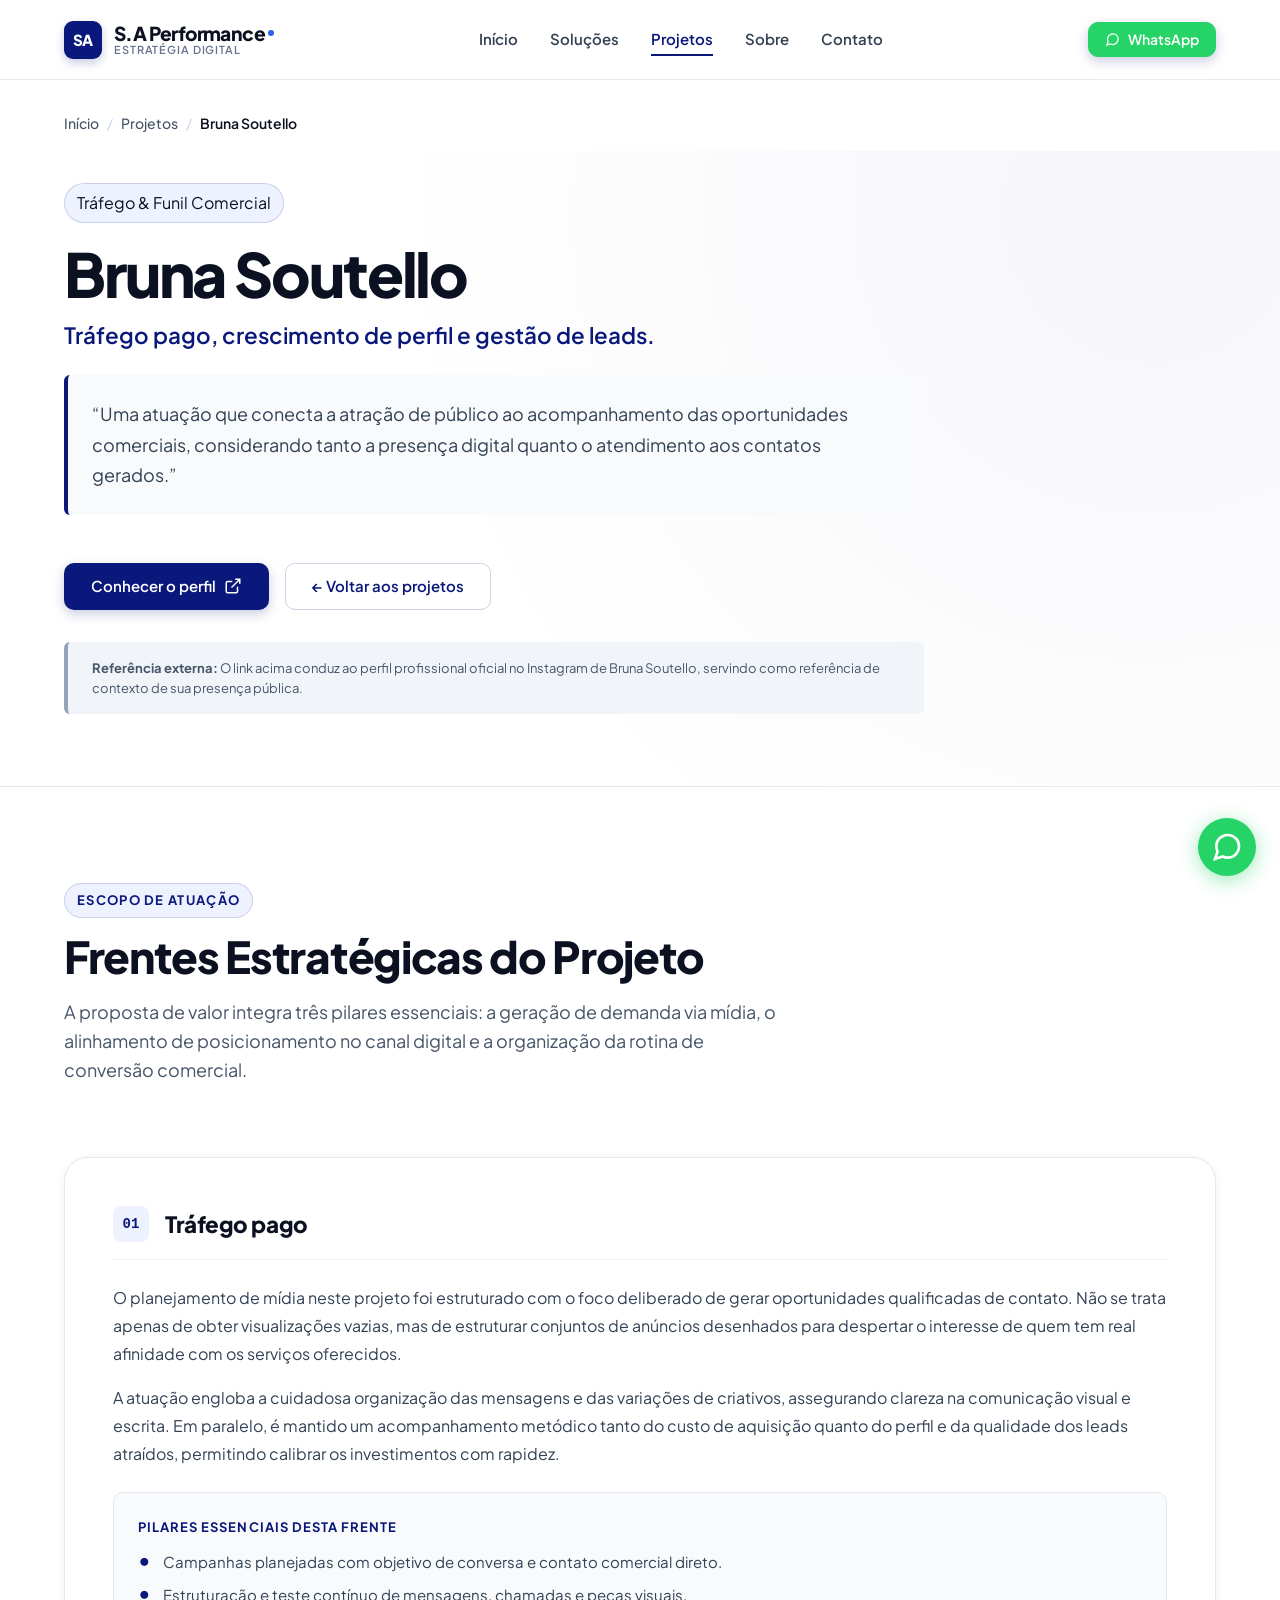
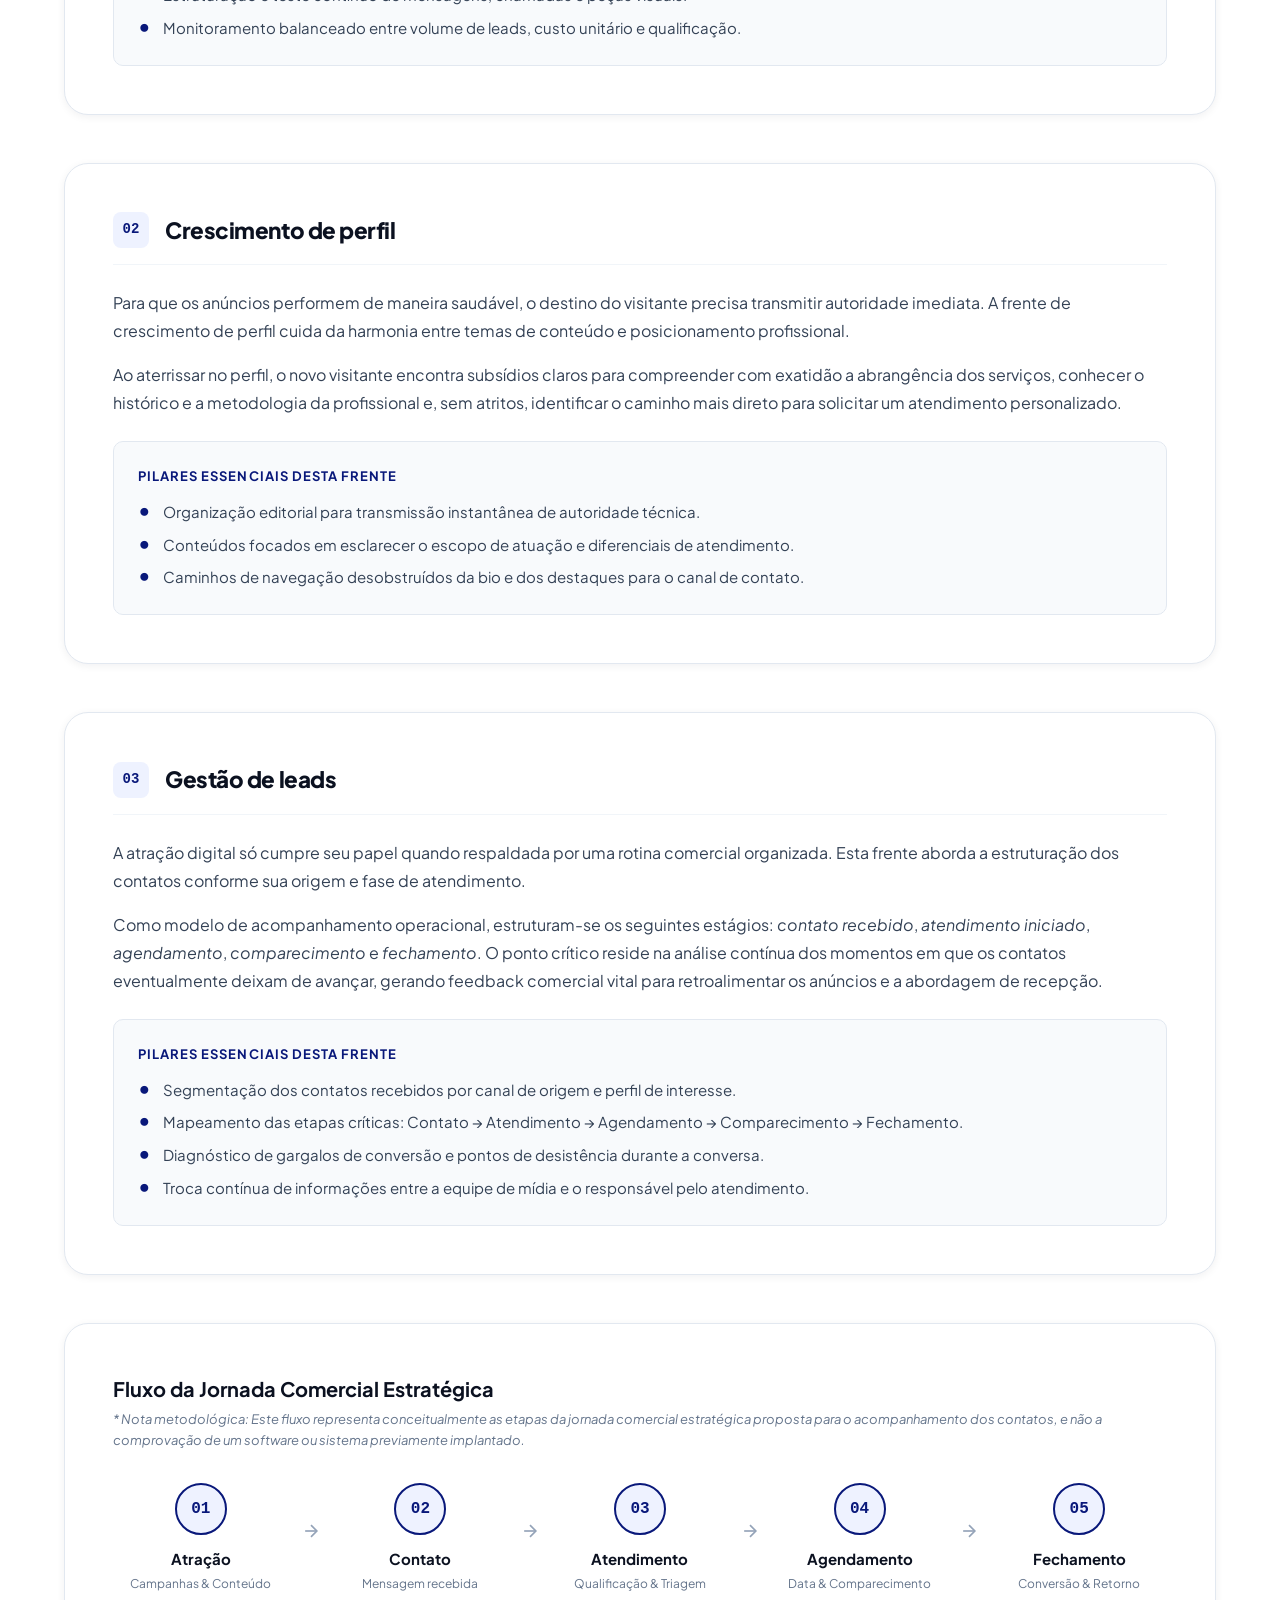
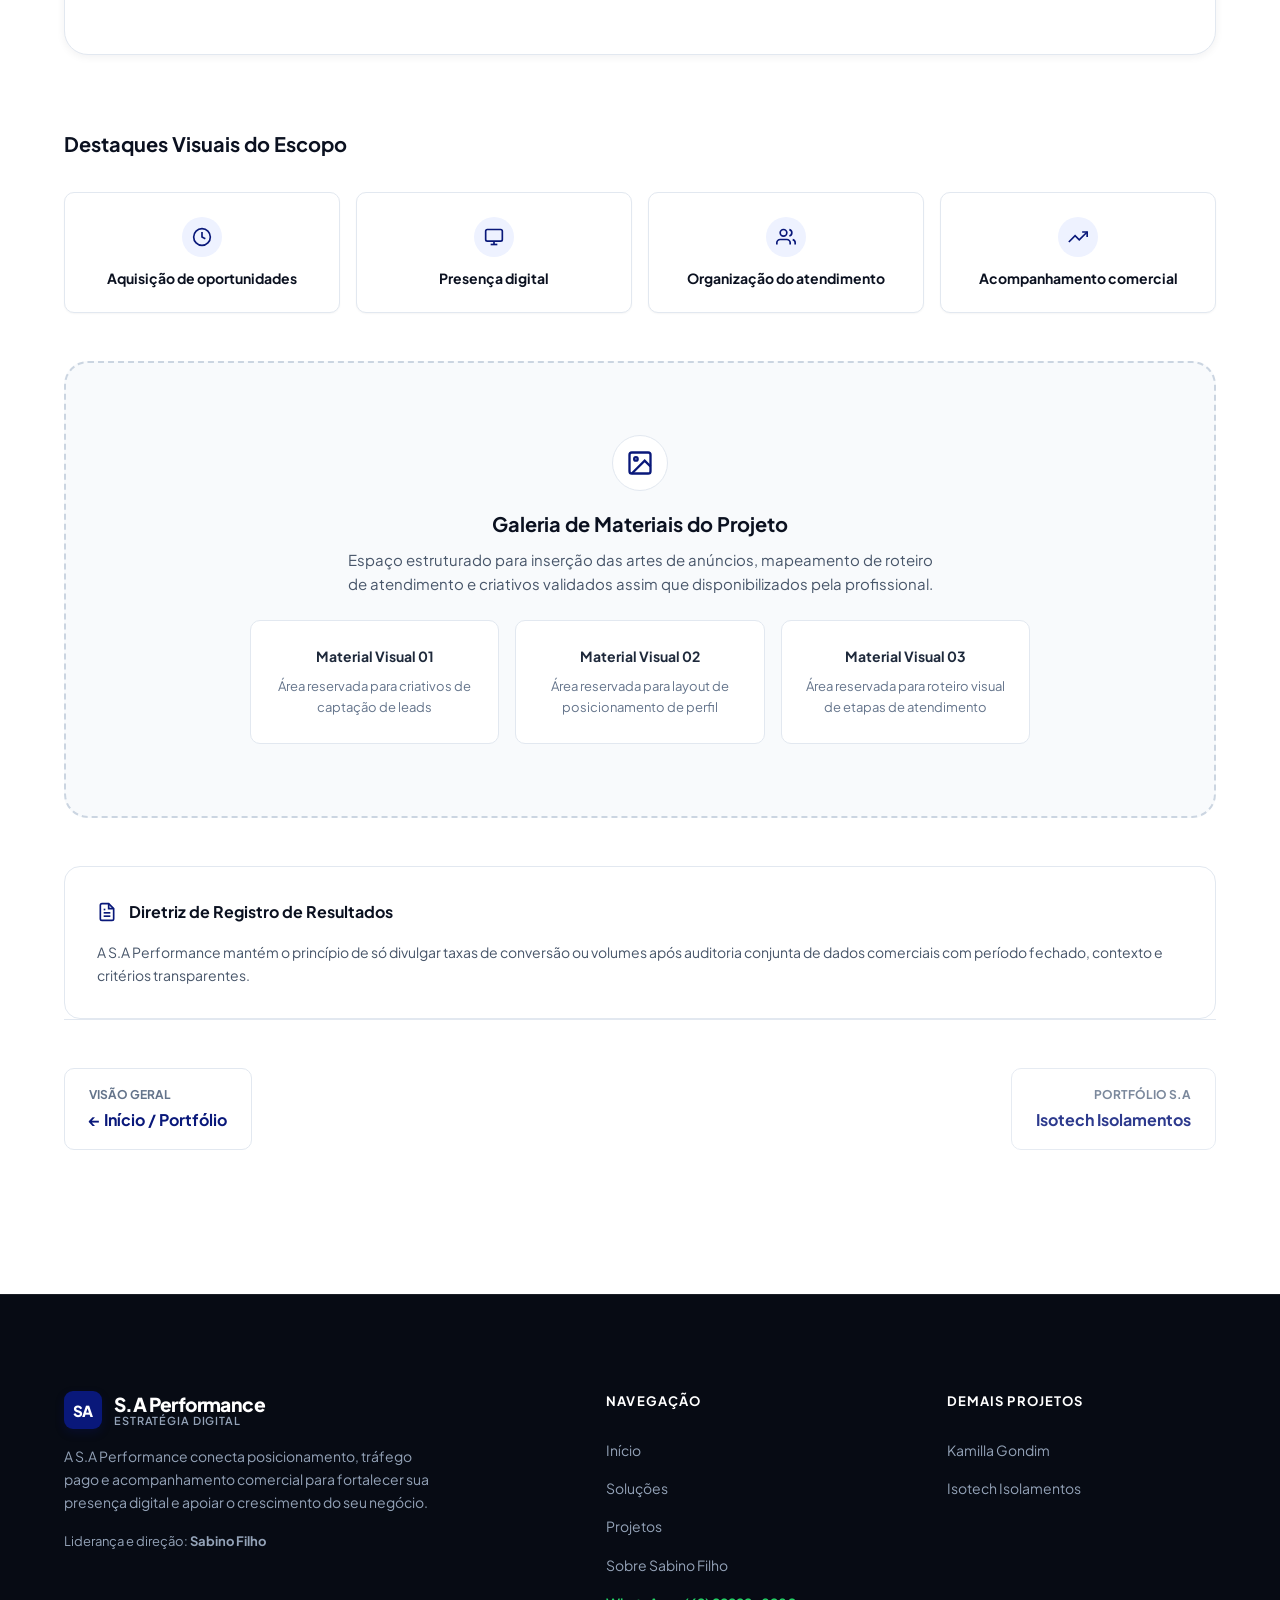
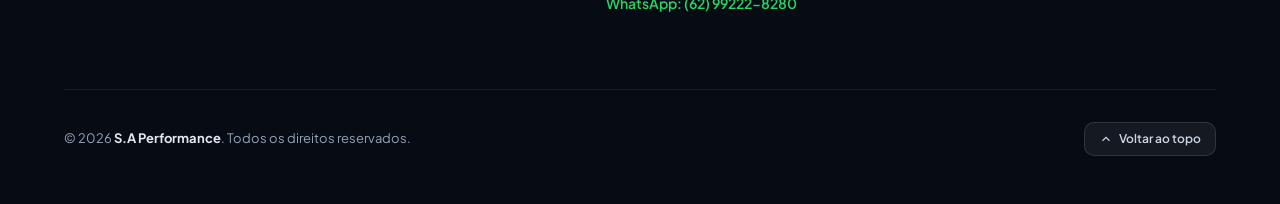
==== commit 3c601623: "feat: adiciona WhatsApp (62) 99222-8280, remove aviso de atualizacao e desativa clique nos projetos" ====
--- a/projetos/bruna-soutello/index.html
+++ b/projetos/bruna-soutello/index.html
@@ -54,7 +54,10 @@
       </nav>
 
       <div class="header-actions">
-        <a href="../../index.html#contato" class="btn btn-primary btn-sm">Conversar</a>
+        <a href="https://wa.me/5562992228280?text=Ol%C3%A1%2C%20gostaria%20de%20conversar%20sobre%20estrat%C3%A9gia%20digital." target="_blank" rel="noopener noreferrer" class="btn btn-primary btn-sm btn-whatsapp-header" aria-label="Conversar no WhatsApp">
+          <svg width="15" height="15" viewBox="0 0 24 24" fill="none" stroke="currentColor" stroke-width="2" aria-hidden="true"><path d="M21 11.5a8.38 8.38 0 0 1-.9 3.8 8.5 8.5 0 0 1-7.6 4.7 8.38 8.38 0 0 1-3.8-.9L3 21l1.9-5.7a8.38 8.38 0 0 1-.9-3.8 8.5 8.5 0 0 1 4.7-7.6 8.38 8.38 0 0 1 3.8-.9h.5a8.48 8.48 0 0 1 8 8v.5z"></path></svg>
+          <span>WhatsApp</span>
+        </a>
         <button class="mobile-toggle" aria-label="Abrir menu de navegação" aria-expanded="false">
           <svg viewBox="0 0 24 24" fill="none" stroke="currentColor" stroke-width="2"><line x1="3" y1="12" x2="21" y2="12"></line><line x1="3" y1="6" x2="21" y2="6"></line><line x1="3" y1="18" x2="21" y2="18"></line></svg>
         </button>
@@ -360,17 +363,17 @@
           </div>
         </div>
 
-        <!-- NAVEGAÇÃO ENTRE PROJETOS -->
-        <nav class="project-pagination" aria-label="Navegação entre projetos">
-          <a href="../kamilla-gondim/" class="project-pagination-card">
-            <span class="pagination-label">← Projeto Anterior</span>
-            <span class="pagination-target-name">Kamilla Gondim</span>
+        <!-- NAVEGAÇÃO ENTRE PROJETOS (SEM CLIQUE PARA DEMAIS PROJETOS) -->
+        <nav class="project-pagination" aria-label="Navegação do projeto">
+          <a href="../../index.html#projetos" class="project-pagination-card">
+            <span class="pagination-label">Visão Geral</span>
+            <span class="pagination-target-name">← Início / Portfólio</span>
           </a>
 
-          <a href="../isotech-isolamentos/" class="project-pagination-card" style="text-align: right;">
-            <span class="pagination-label">Próximo Projeto →</span>
+          <div class="project-pagination-card" style="cursor: default; opacity: 0.85; text-align: right;">
+            <span class="pagination-label">Portfólio S.A</span>
             <span class="pagination-target-name">Isotech Isolamentos</span>
-          </a>
+          </div>
         </nav>
 
       </div>
@@ -409,15 +412,15 @@
             <li><a href="../../index.html#solucoes" class="footer-link">Soluções</a></li>
             <li><a href="../../index.html#projetos" class="footer-link">Projetos</a></li>
             <li><a href="../../index.html#sobre" class="footer-link">Sobre Sabino Filho</a></li>
-            <li><a href="../../index.html#contato" class="footer-link">Contato</a></li>
+            <li><a href="https://wa.me/5562992228280?text=Ol%C3%A1%2C%20gostaria%20de%20conversar%20sobre%20estrat%C3%A9gia%20digital." target="_blank" rel="noopener noreferrer" class="footer-link" style="color: #25D366; font-weight: 600;">WhatsApp: (62) 99222-8280</a></li>
           </ul>
         </div>
 
         <div>
           <h4 class="footer-col-title">Demais Projetos</h4>
           <ul class="footer-links">
-            <li><a href="../kamilla-gondim/" class="footer-link">Kamilla Gondim</a></li>
-            <li><a href="../isotech-isolamentos/" class="footer-link">Isotech Isolamentos</a></li>
+            <li><span class="footer-link-static">Kamilla Gondim</span></li>
+            <li><span class="footer-link-static">Isotech Isolamentos</span></li>
           </ul>
         </div>
       </div>
@@ -435,6 +438,14 @@
     </div>
   </footer>
 
+  <!-- Botão Flutuante de WhatsApp -->
+  <a href="https://wa.me/5562992228280?text=Ol%C3%A1%2C%20gostaria%20de%20conversar%20sobre%20estrat%C3%A9gia%20digital." target="_blank" rel="noopener noreferrer" class="floating-whatsapp" aria-label="Conversar no WhatsApp: (62) 99222-8280">
+    <svg viewBox="0 0 24 24" fill="none" stroke="currentColor" stroke-width="2" aria-hidden="true">
+      <path d="M21 11.5a8.38 8.38 0 0 1-.9 3.8 8.5 8.5 0 0 1-7.6 4.7 8.38 8.38 0 0 1-3.8-.9L3 21l1.9-5.7a8.38 8.38 0 0 1-.9-3.8 8.5 8.5 0 0 1 4.7-7.6 8.38 8.38 0 0 1 3.8-.9h.5a8.48 8.48 0 0 1 8 8v.5z"></path>
+    </svg>
+    <span class="floating-whatsapp-tooltip">Falar no WhatsApp: (62) 99222-8280</span>
+  </a>
+
   <script src="../../js/site-config.js"></script>
   <script src="../../js/main.js"></script>
 </body>
--- a/css/main.css
+++ b/css/main.css
@@ -1394,3 +1394,158 @@
     padding-bottom: var(--space-2xl);
   }
 }
+
+/* ==========================================================================
+   ESTILOS DE WHATSAPP & ITENS NÃO-CLICÁVEIS DE PROJETOS
+   ========================================================================== */
+
+/* Projetos - Sem função de clique */
+.project-link-disabled {
+  display: flex;
+  align-items: center;
+  justify-content: space-between;
+  width: 100%;
+  font-size: 0.875rem;
+  font-weight: 600;
+  color: var(--color-slate-500);
+  cursor: default;
+  pointer-events: none;
+  user-select: none;
+  text-decoration: none;
+}
+
+.project-status-pill {
+  font-size: 0.75rem;
+  color: var(--color-brand-primary);
+  background-color: var(--color-brand-subtle);
+  padding: 0.25rem 0.65rem;
+  border-radius: var(--radius-full);
+  border: 1px solid rgba(9, 24, 122, 0.15);
+  font-weight: 600;
+  display: inline-flex;
+  align-items: center;
+  gap: 5px;
+}
+
+.footer-link-static {
+  font-size: 0.875rem;
+  color: var(--color-slate-400);
+  cursor: default;
+  user-select: none;
+  display: inline-block;
+}
+
+/* Cartão e Ações de WhatsApp */
+.contact-channel-card-link {
+  text-decoration: none;
+  cursor: pointer;
+  background: var(--color-white);
+  border-color: rgba(9, 24, 122, 0.2);
+  box-shadow: var(--shadow-sm);
+  transition: all var(--transition-normal);
+}
+
+.contact-channel-card-link:hover {
+  transform: translateY(-3px);
+  border-color: #25D366;
+  box-shadow: 0 10px 24px -4px rgba(37, 211, 102, 0.25);
+}
+
+.contact-channel-card-link:hover .contact-icon-bubble {
+  background-color: #25D366;
+  color: #FFFFFF;
+  border-color: #25D366;
+}
+
+.contact-direct-action {
+  margin-top: var(--space-2xl);
+  text-align: center;
+  display: flex;
+  justify-content: center;
+}
+
+.btn-whatsapp-cta {
+  background-color: #25D366;
+  color: #FFFFFF;
+  font-size: 1.0625rem;
+  padding: 1rem 2.25rem;
+  border-radius: var(--radius-md);
+  box-shadow: 0 4px 18px rgba(37, 211, 102, 0.35);
+  font-weight: 700;
+  display: inline-flex;
+  align-items: center;
+  gap: 0.75rem;
+  text-decoration: none;
+  transition: all var(--transition-normal);
+}
+
+.btn-whatsapp-cta:hover {
+  background-color: #1EBE5D;
+  color: #FFFFFF;
+  box-shadow: 0 6px 24px rgba(37, 211, 102, 0.45);
+  transform: translateY(-2px);
+}
+
+.btn-whatsapp-header {
+  background-color: #25D366;
+  color: #FFFFFF;
+  border-color: #25D366;
+}
+
+.btn-whatsapp-header:hover {
+  background-color: #1EBE5D;
+  color: #FFFFFF;
+}
+
+/* Botão Flutuante de WhatsApp */
+.floating-whatsapp {
+  position: fixed;
+  bottom: 24px;
+  right: 24px;
+  width: 58px;
+  height: 58px;
+  background-color: #25D366;
+  color: #FFFFFF;
+  border-radius: 50%;
+  display: flex;
+  align-items: center;
+  justify-content: center;
+  box-shadow: 0 4px 20px rgba(37, 211, 102, 0.45);
+  z-index: 9999;
+  text-decoration: none;
+  transition: transform var(--transition-normal), box-shadow var(--transition-normal);
+}
+
+.floating-whatsapp:hover {
+  transform: scale(1.1);
+  box-shadow: 0 6px 26px rgba(37, 211, 102, 0.6);
+  color: #FFFFFF;
+}
+
+.floating-whatsapp svg {
+  width: 32px;
+  height: 32px;
+}
+
+.floating-whatsapp-tooltip {
+  position: absolute;
+  right: 70px;
+  background: var(--color-slate-900);
+  color: var(--color-white);
+  padding: 6px 12px;
+  border-radius: var(--radius-md);
+  font-size: 0.8125rem;
+  font-weight: 600;
+  white-space: nowrap;
+  pointer-events: none;
+  opacity: 0;
+  transform: translateX(8px);
+  transition: opacity var(--transition-fast), transform var(--transition-fast);
+  box-shadow: var(--shadow-md);
+}
+
+.floating-whatsapp:hover .floating-whatsapp-tooltip {
+  opacity: 1;
+  transform: translateX(0);
+}
+
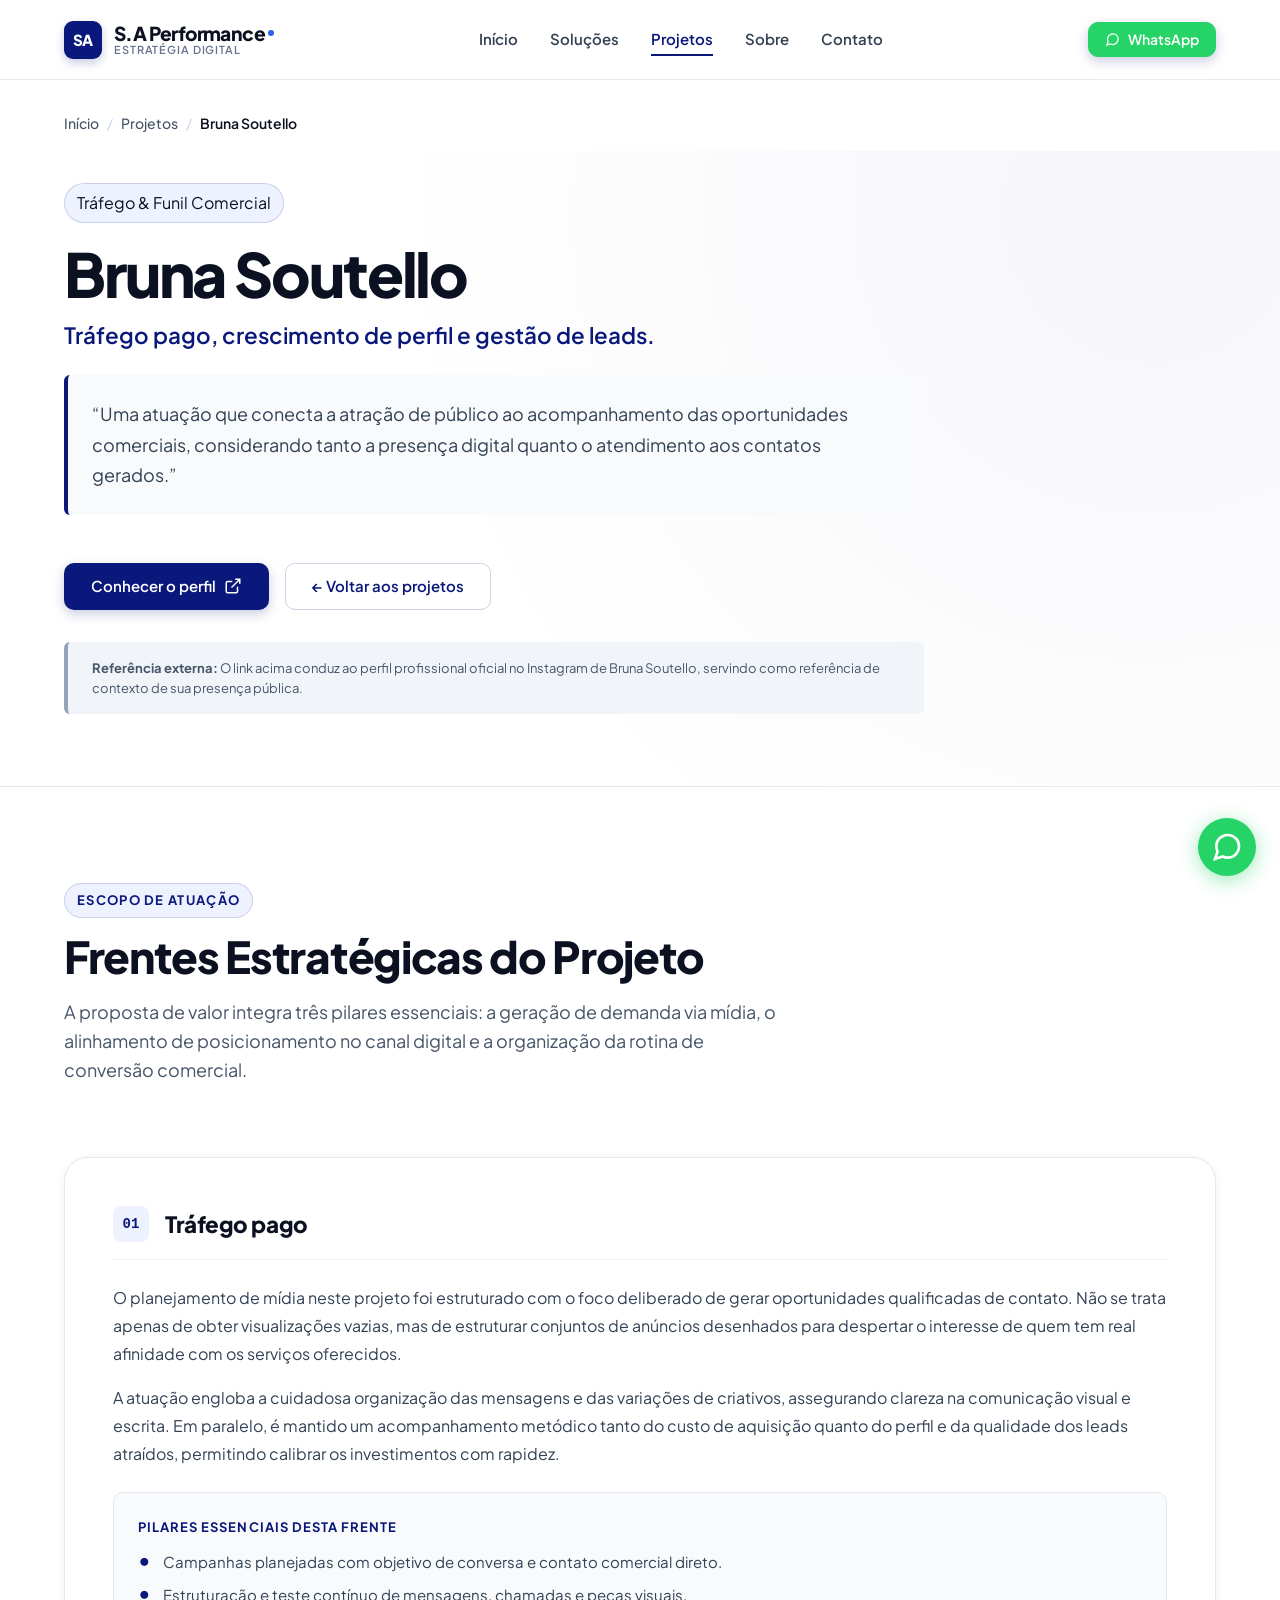
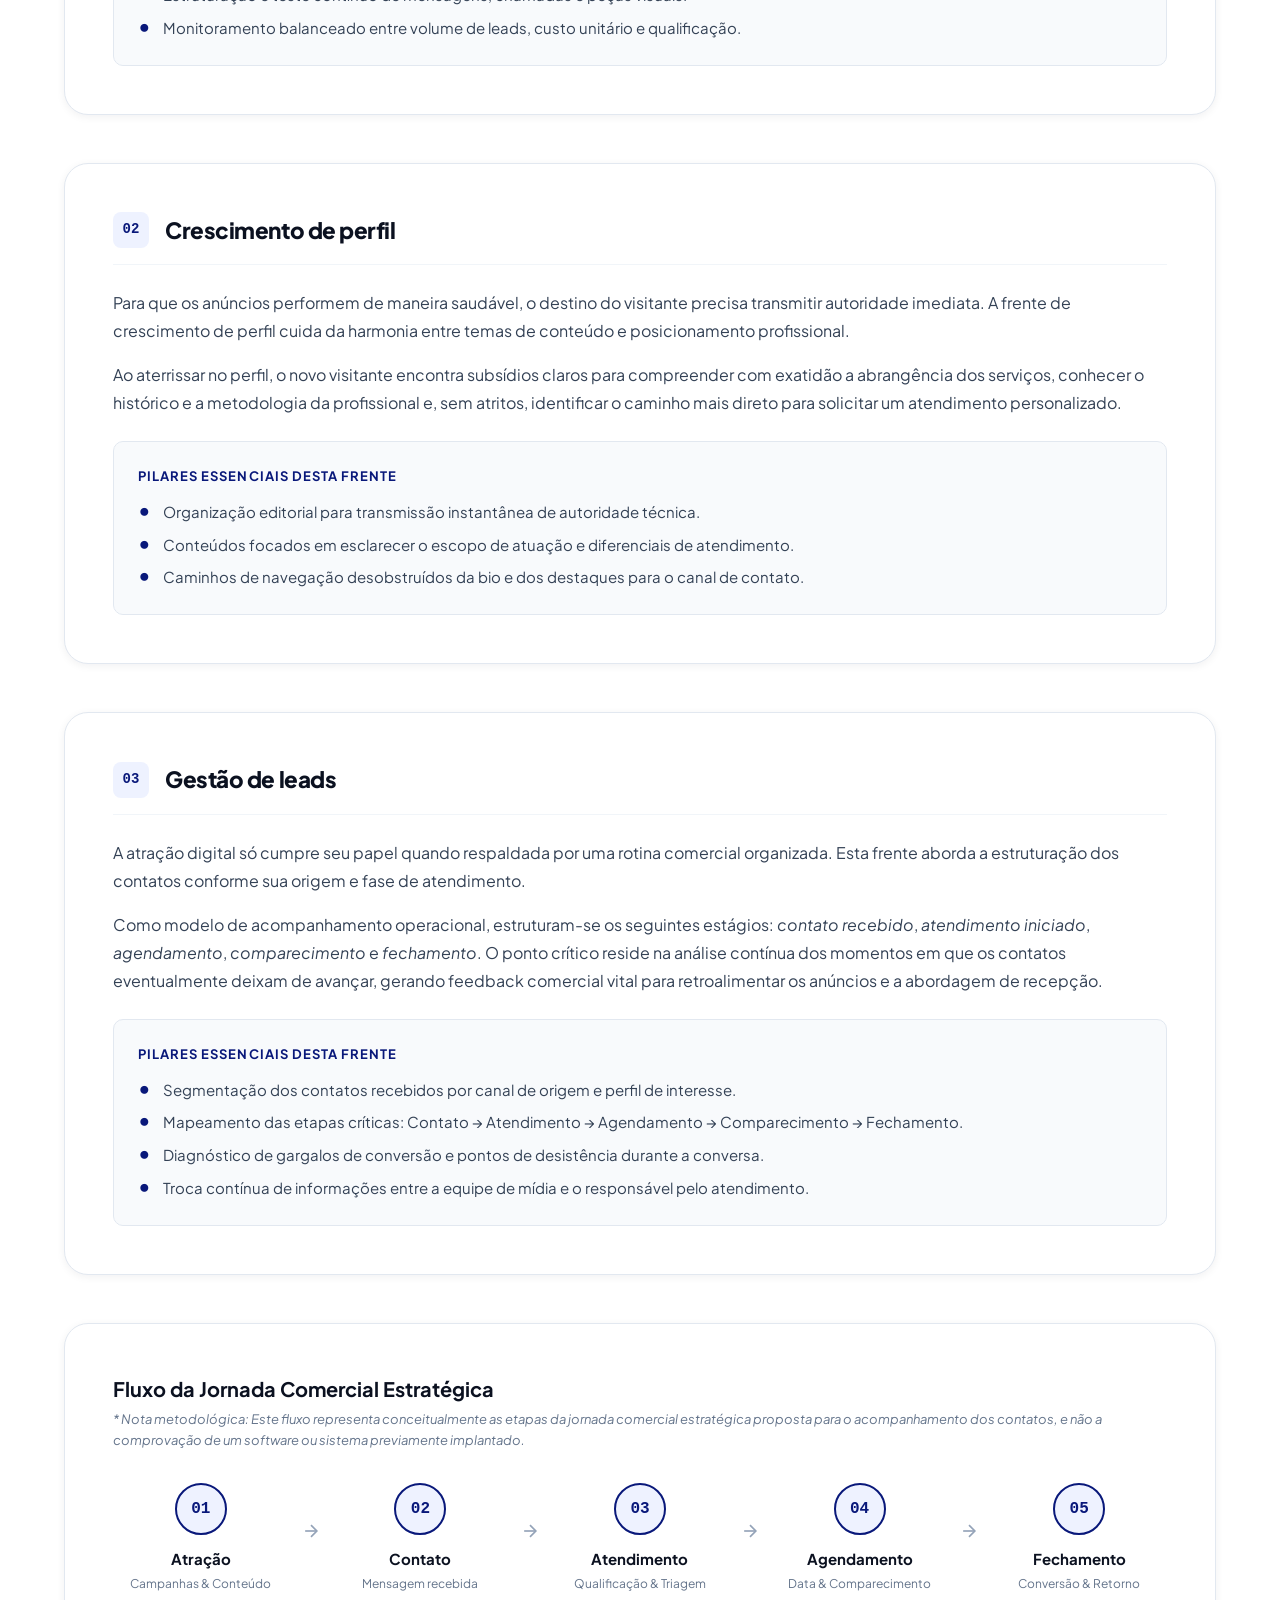
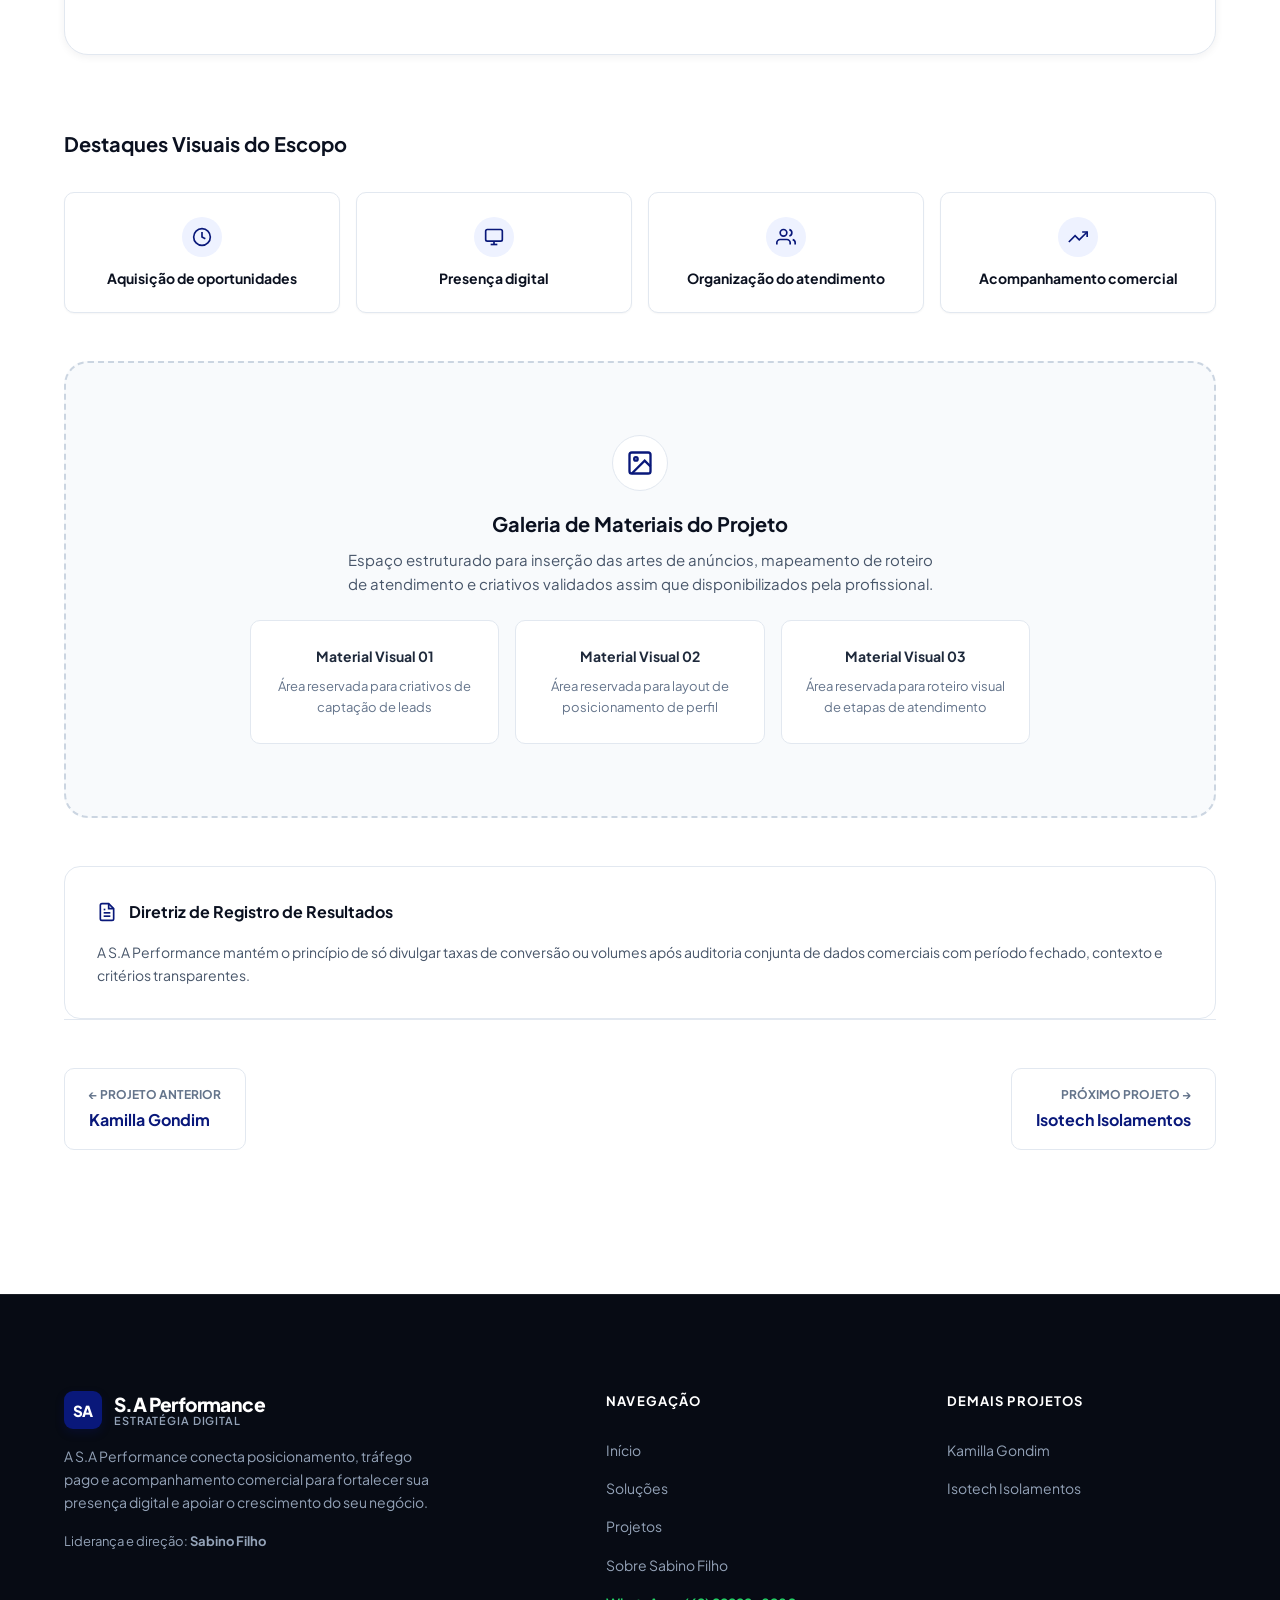
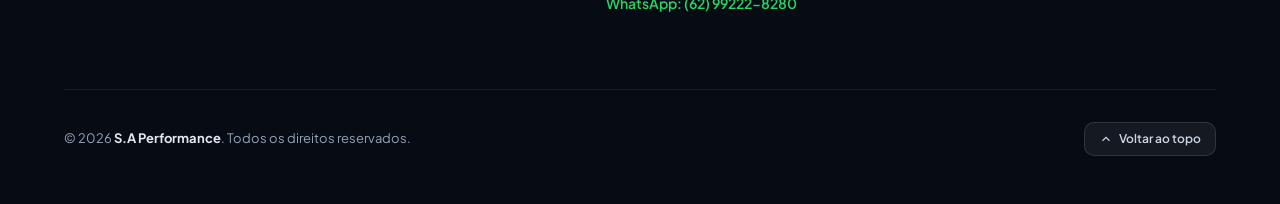
==== commit 30aeedf6: "feat: reativa links clicaveis para detalhes dos projetos" ====
--- a/projetos/bruna-soutello/index.html
+++ b/projetos/bruna-soutello/index.html
@@ -363,17 +363,17 @@
           </div>
         </div>
 
-        <!-- NAVEGAÇÃO ENTRE PROJETOS (SEM CLIQUE PARA DEMAIS PROJETOS) -->
-        <nav class="project-pagination" aria-label="Navegação do projeto">
-          <a href="../../index.html#projetos" class="project-pagination-card">
-            <span class="pagination-label">Visão Geral</span>
-            <span class="pagination-target-name">← Início / Portfólio</span>
+        <!-- NAVEGAÇÃO ENTRE PROJETOS -->
+        <nav class="project-pagination" aria-label="Navegação entre projetos">
+          <a href="../kamilla-gondim/" class="project-pagination-card">
+            <span class="pagination-label">← Projeto Anterior</span>
+            <span class="pagination-target-name">Kamilla Gondim</span>
           </a>
 
-          <div class="project-pagination-card" style="cursor: default; opacity: 0.85; text-align: right;">
-            <span class="pagination-label">Portfólio S.A</span>
+          <a href="../isotech-isolamentos/" class="project-pagination-card" style="text-align: right;">
+            <span class="pagination-label">Próximo Projeto →</span>
             <span class="pagination-target-name">Isotech Isolamentos</span>
-          </div>
+          </a>
         </nav>
 
       </div>
@@ -419,8 +419,8 @@
         <div>
           <h4 class="footer-col-title">Demais Projetos</h4>
           <ul class="footer-links">
-            <li><span class="footer-link-static">Kamilla Gondim</span></li>
-            <li><span class="footer-link-static">Isotech Isolamentos</span></li>
+            <li><a href="../kamilla-gondim/" class="footer-link">Kamilla Gondim</a></li>
+            <li><a href="../isotech-isolamentos/" class="footer-link">Isotech Isolamentos</a></li>
           </ul>
         </div>
       </div>
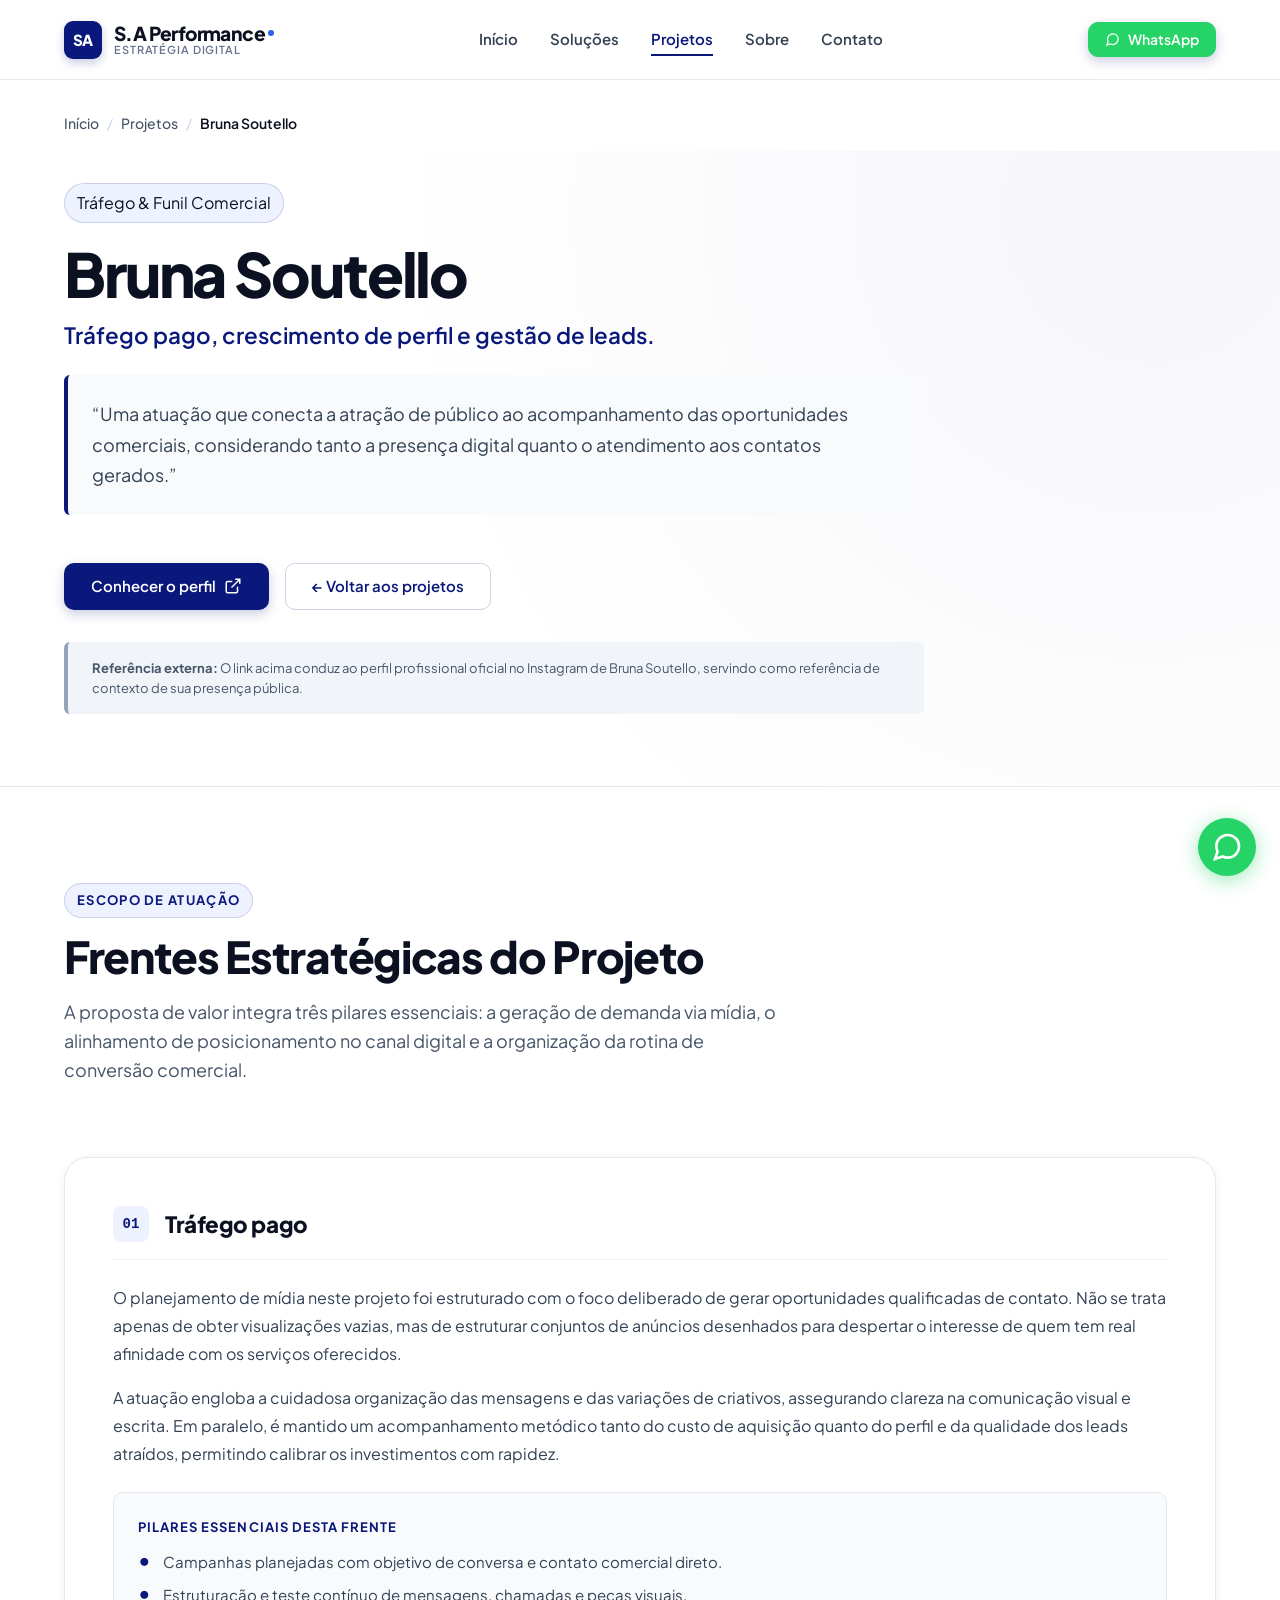
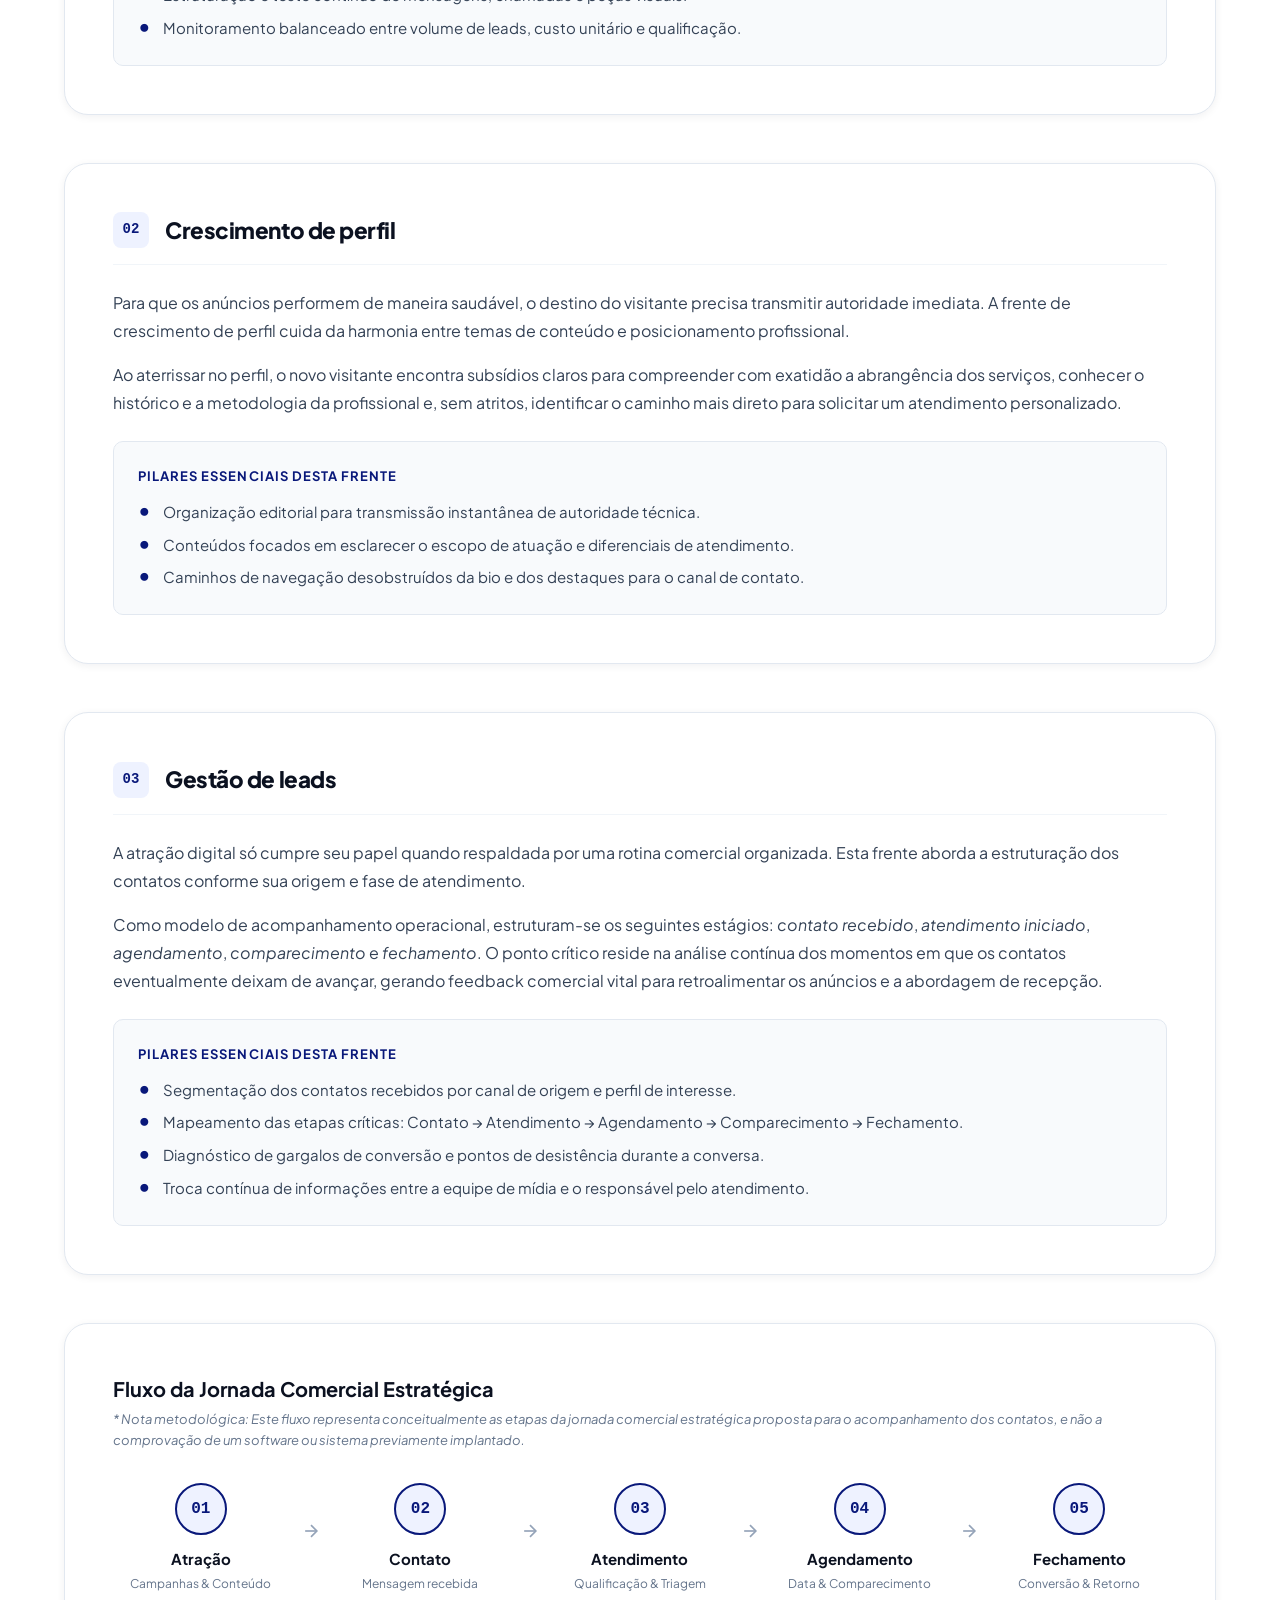
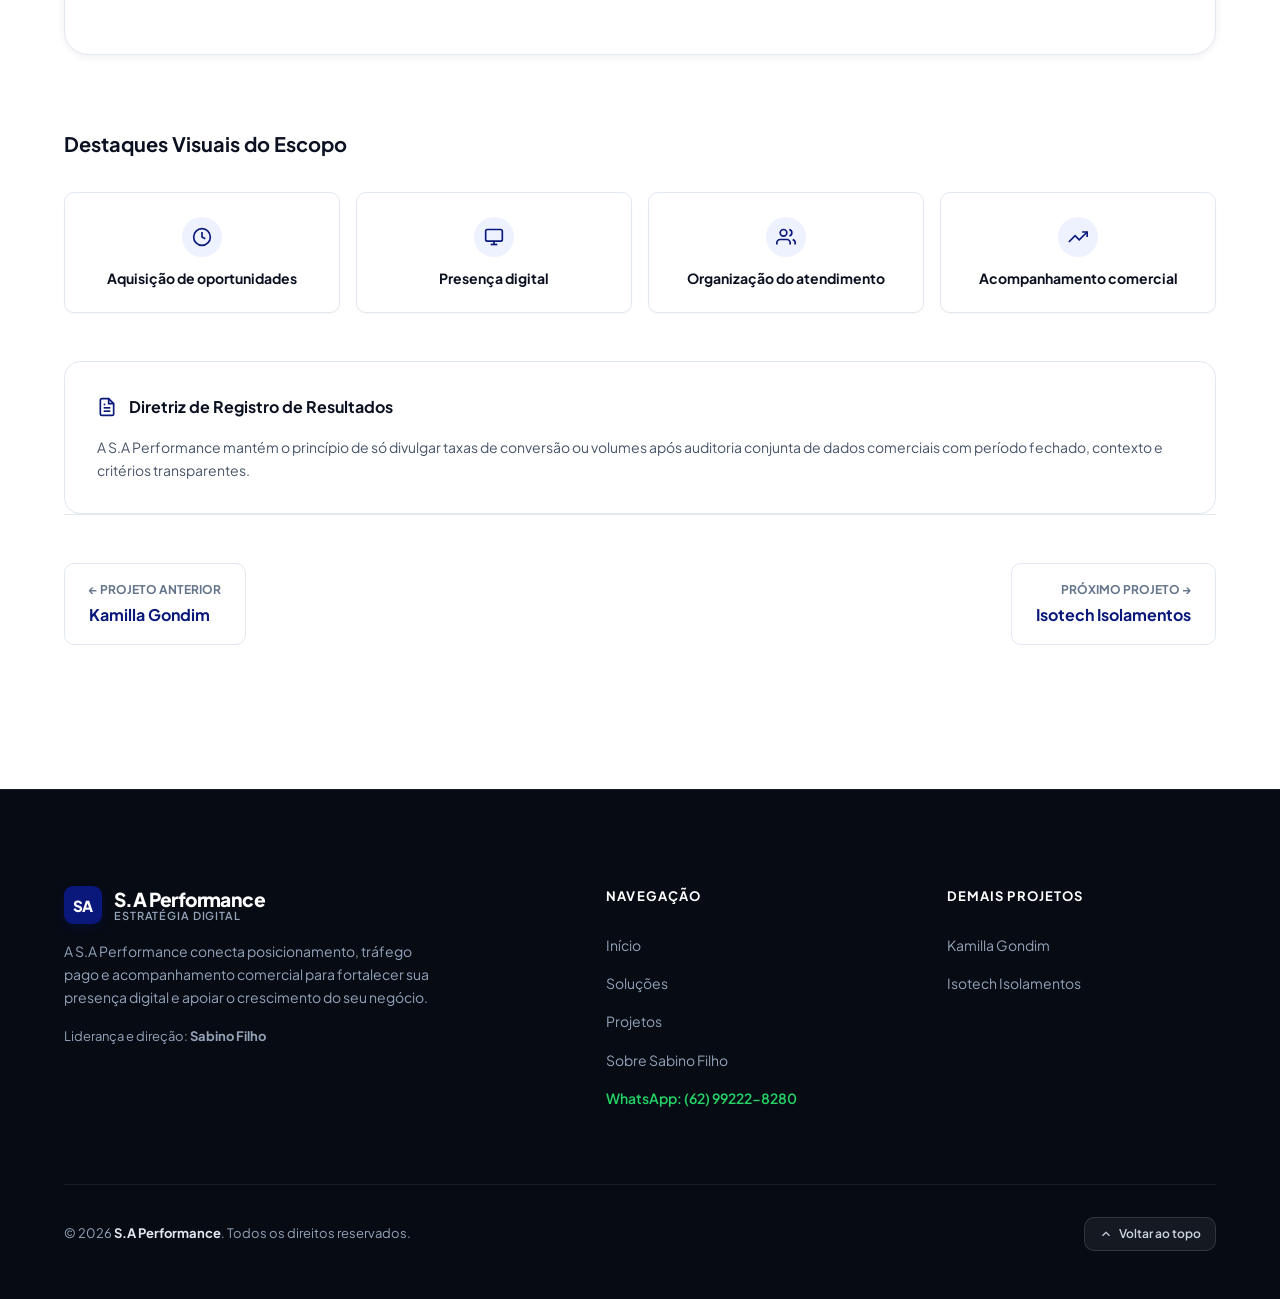
==== commit 1fb3076d: "remove: seção 'Galeria de Materiais do Projeto' dos 3 cases" ====
--- a/projetos/bruna-soutello/index.html
+++ b/projetos/bruna-soutello/index.html
@@ -324,31 +324,7 @@
           </div>
         </div>
 
-        <!-- ESPAÇO EDITÁVEL PARA MATERIAIS REAIS DO PROJETO -->
-        <div class="materials-placeholder-section" aria-labelledby="materiais-heading">
-          <div class="materials-placeholder-icon" aria-hidden="true">
-            <svg viewBox="0 0 24 24" fill="none" stroke="currentColor" stroke-width="2"><rect x="3" y="3" width="18" height="18" rx="2" ry="2"></rect><circle cx="8.5" cy="8.5" r="1.5"></circle><polyline points="21 15 16 10 5 21"></polyline></svg>
-          </div>
-          <h3 id="materiais-heading" class="materials-placeholder-title">Galeria de Materiais do Projeto</h3>
-          <p class="materials-placeholder-desc">
-            Espaço estruturado para inserção das artes de anúncios, mapeamento de roteiro de atendimento e criativos validados assim que disponibilizados pela profissional.
-          </p>
-
-          <div class="materials-slots-grid">
-            <div class="materials-slot-item">
-              <strong>Material Visual 01</strong>
-              <span>Área reservada para criativos de captação de leads</span>
-            </div>
-            <div class="materials-slot-item">
-              <strong>Material Visual 02</strong>
-              <span>Área reservada para layout de posicionamento de perfil</span>
-            </div>
-            <div class="materials-slot-item">
-              <strong>Material Visual 03</strong>
-              <span>Área reservada para roteiro visual de etapas de atendimento</span>
-            </div>
-          </div>
-        </div>
+
 
         <!-- ESTRUTURA PARA MÉTRICAS VERIFICADAS FUTURAS -->
         <div class="metrics-framework-box" role="region" aria-label="Estrutura de Métricas">
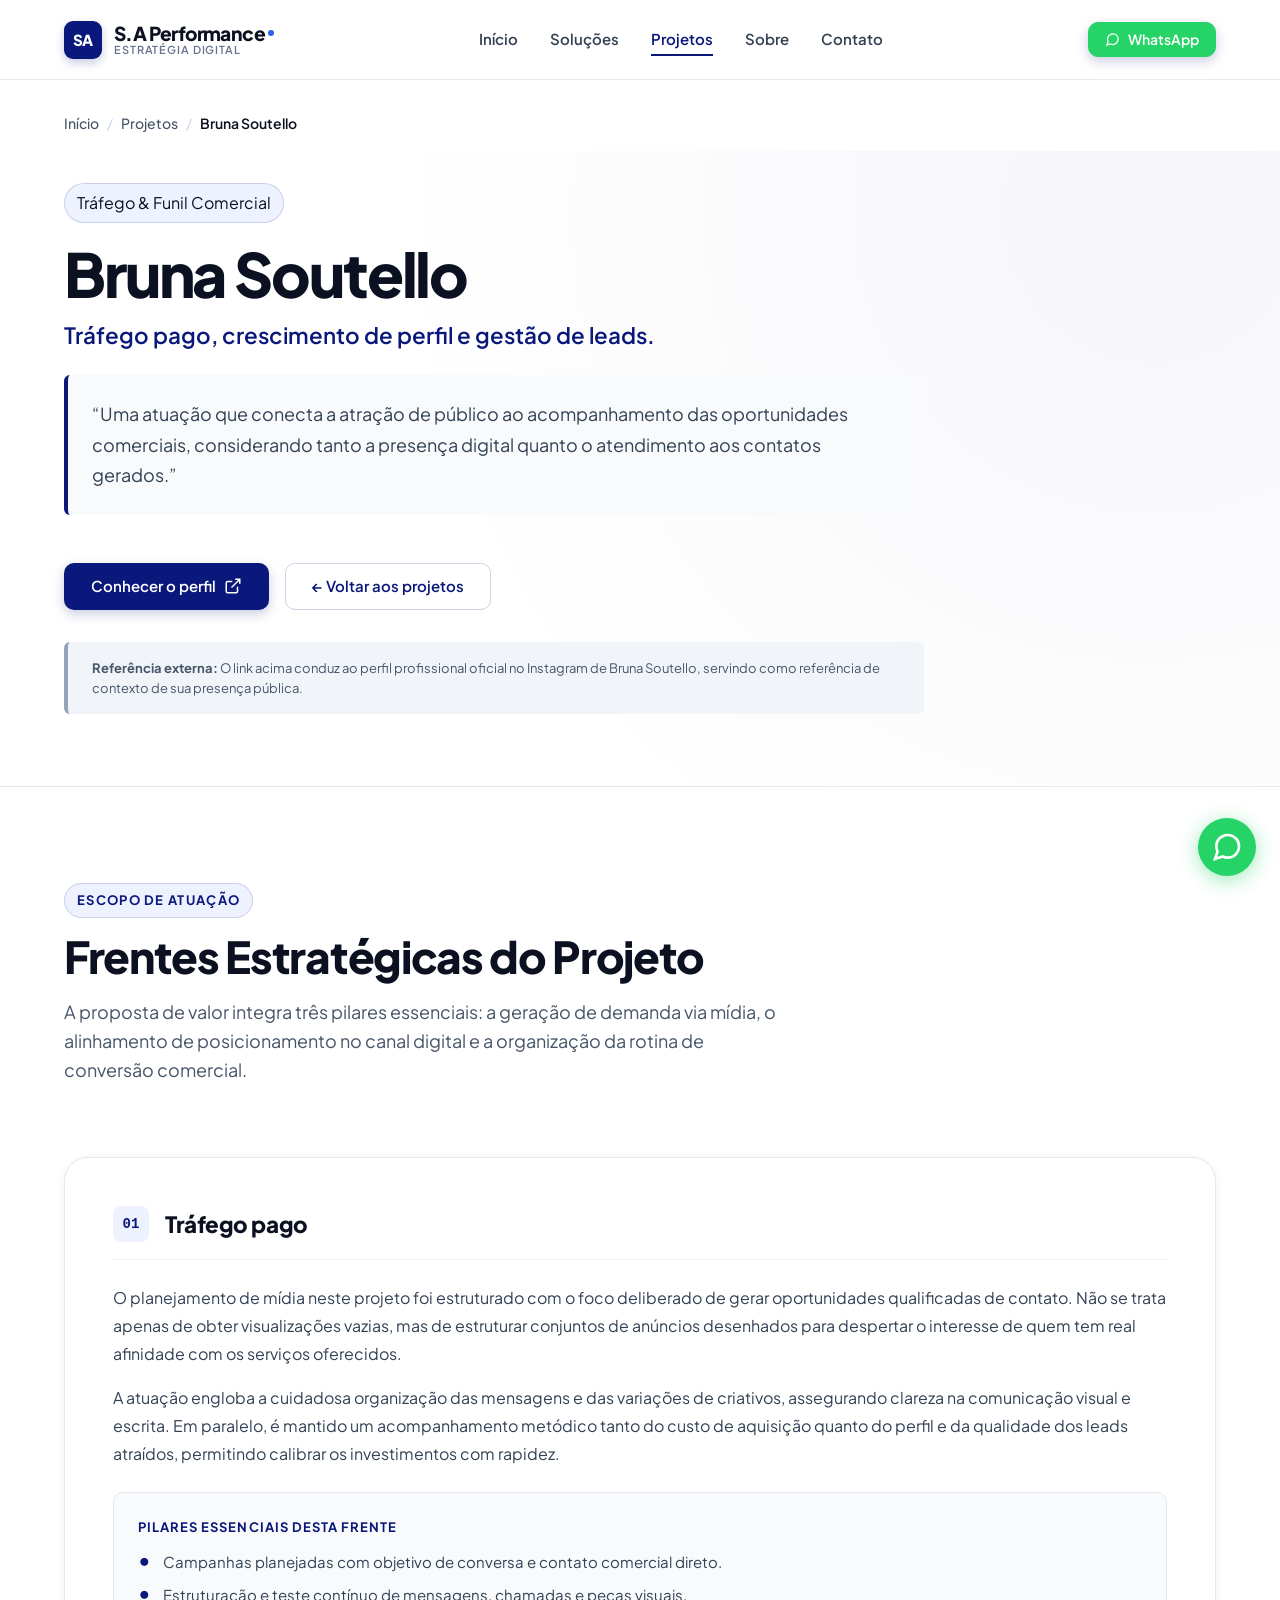
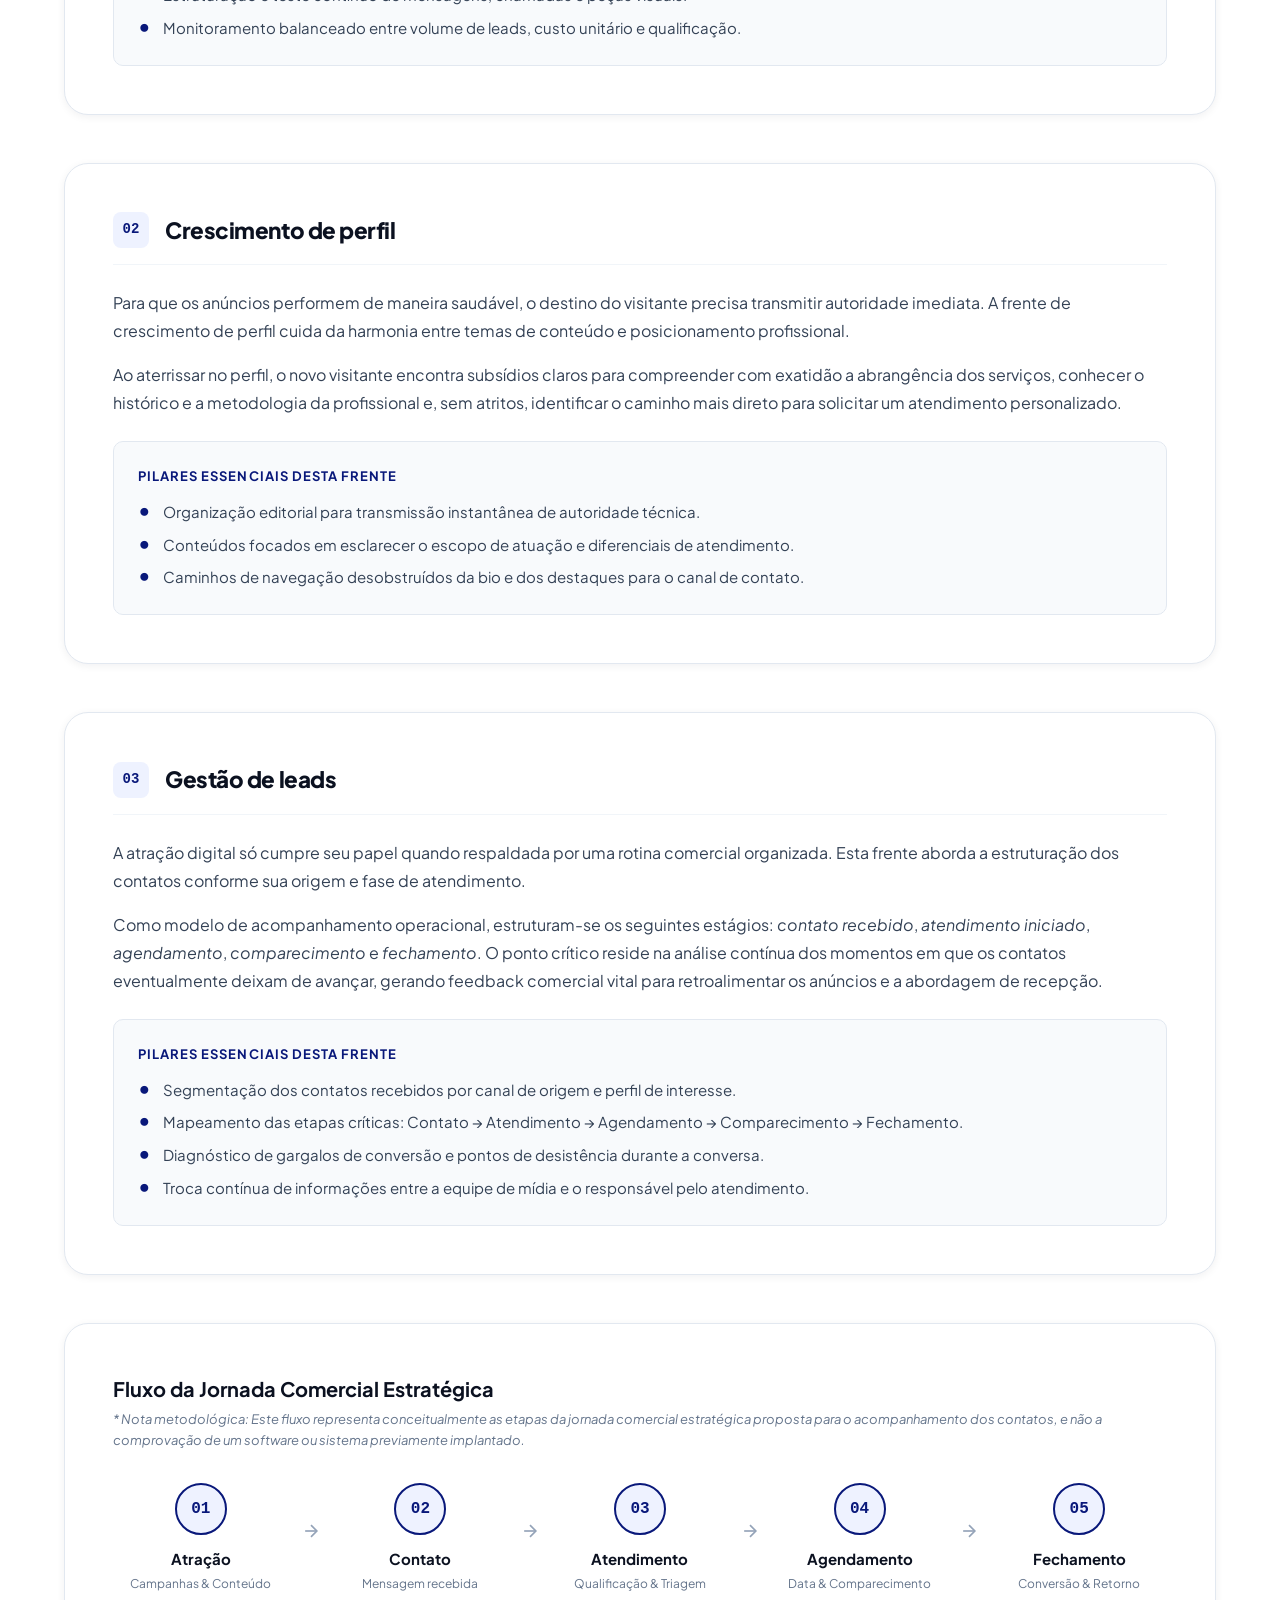
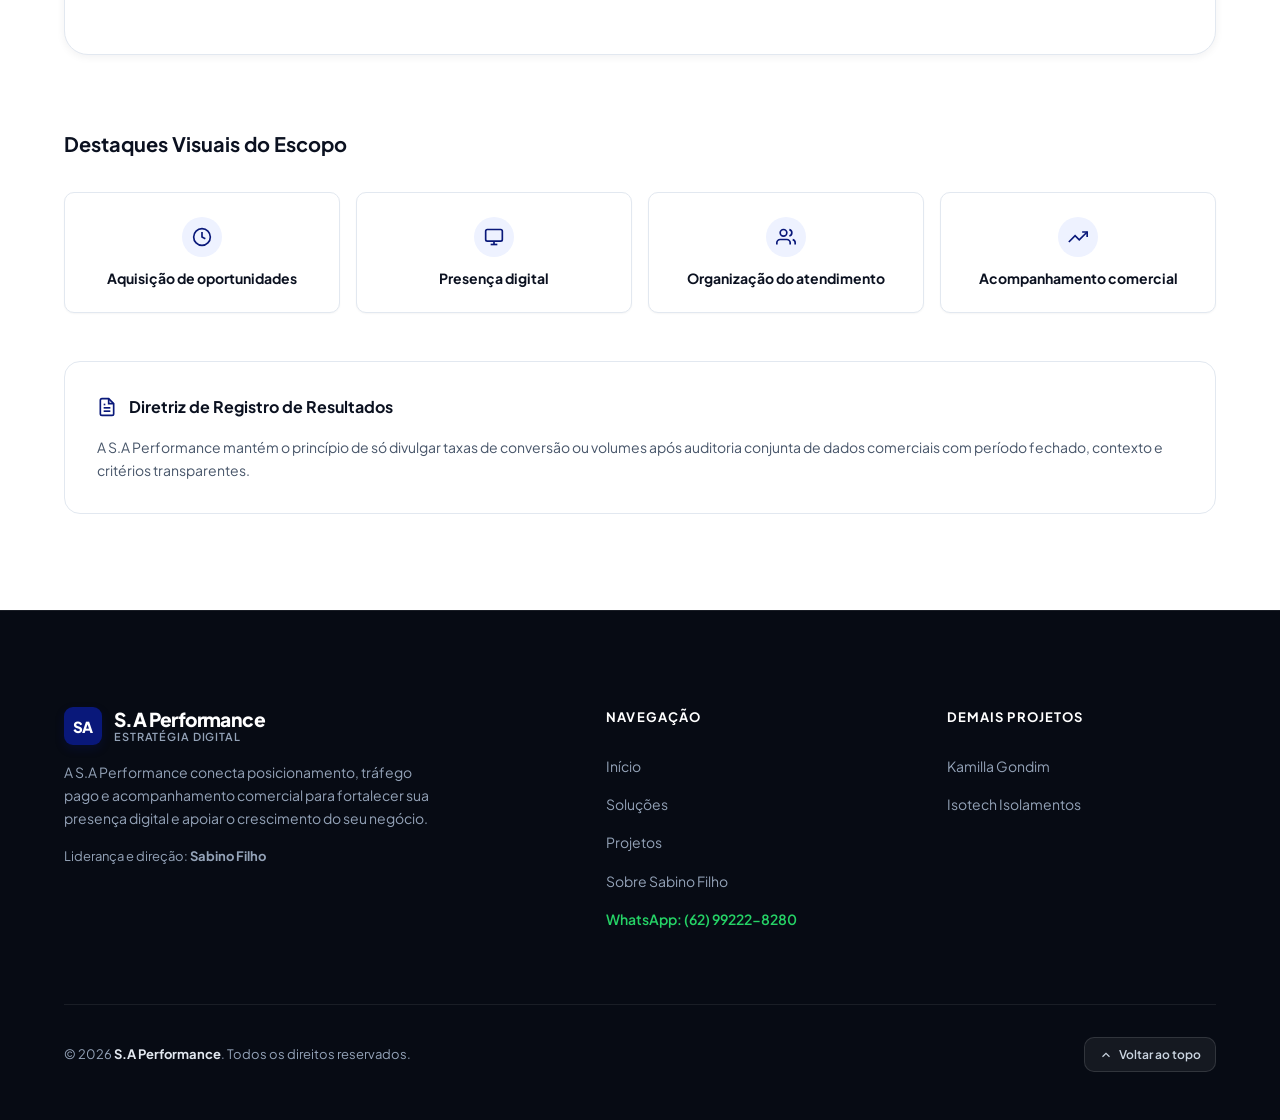
==== commit f110755c: "remove: botões de navegação entre projetos dos 3 cases" ====
--- a/projetos/bruna-soutello/index.html
+++ b/projetos/bruna-soutello/index.html
@@ -339,18 +339,7 @@
           </div>
         </div>
 
-        <!-- NAVEGAÇÃO ENTRE PROJETOS -->
-        <nav class="project-pagination" aria-label="Navegação entre projetos">
-          <a href="../kamilla-gondim/" class="project-pagination-card">
-            <span class="pagination-label">← Projeto Anterior</span>
-            <span class="pagination-target-name">Kamilla Gondim</span>
-          </a>
-
-          <a href="../isotech-isolamentos/" class="project-pagination-card" style="text-align: right;">
-            <span class="pagination-label">Próximo Projeto →</span>
-            <span class="pagination-target-name">Isotech Isolamentos</span>
-          </a>
-        </nav>
+
 
       </div>
     </section>
